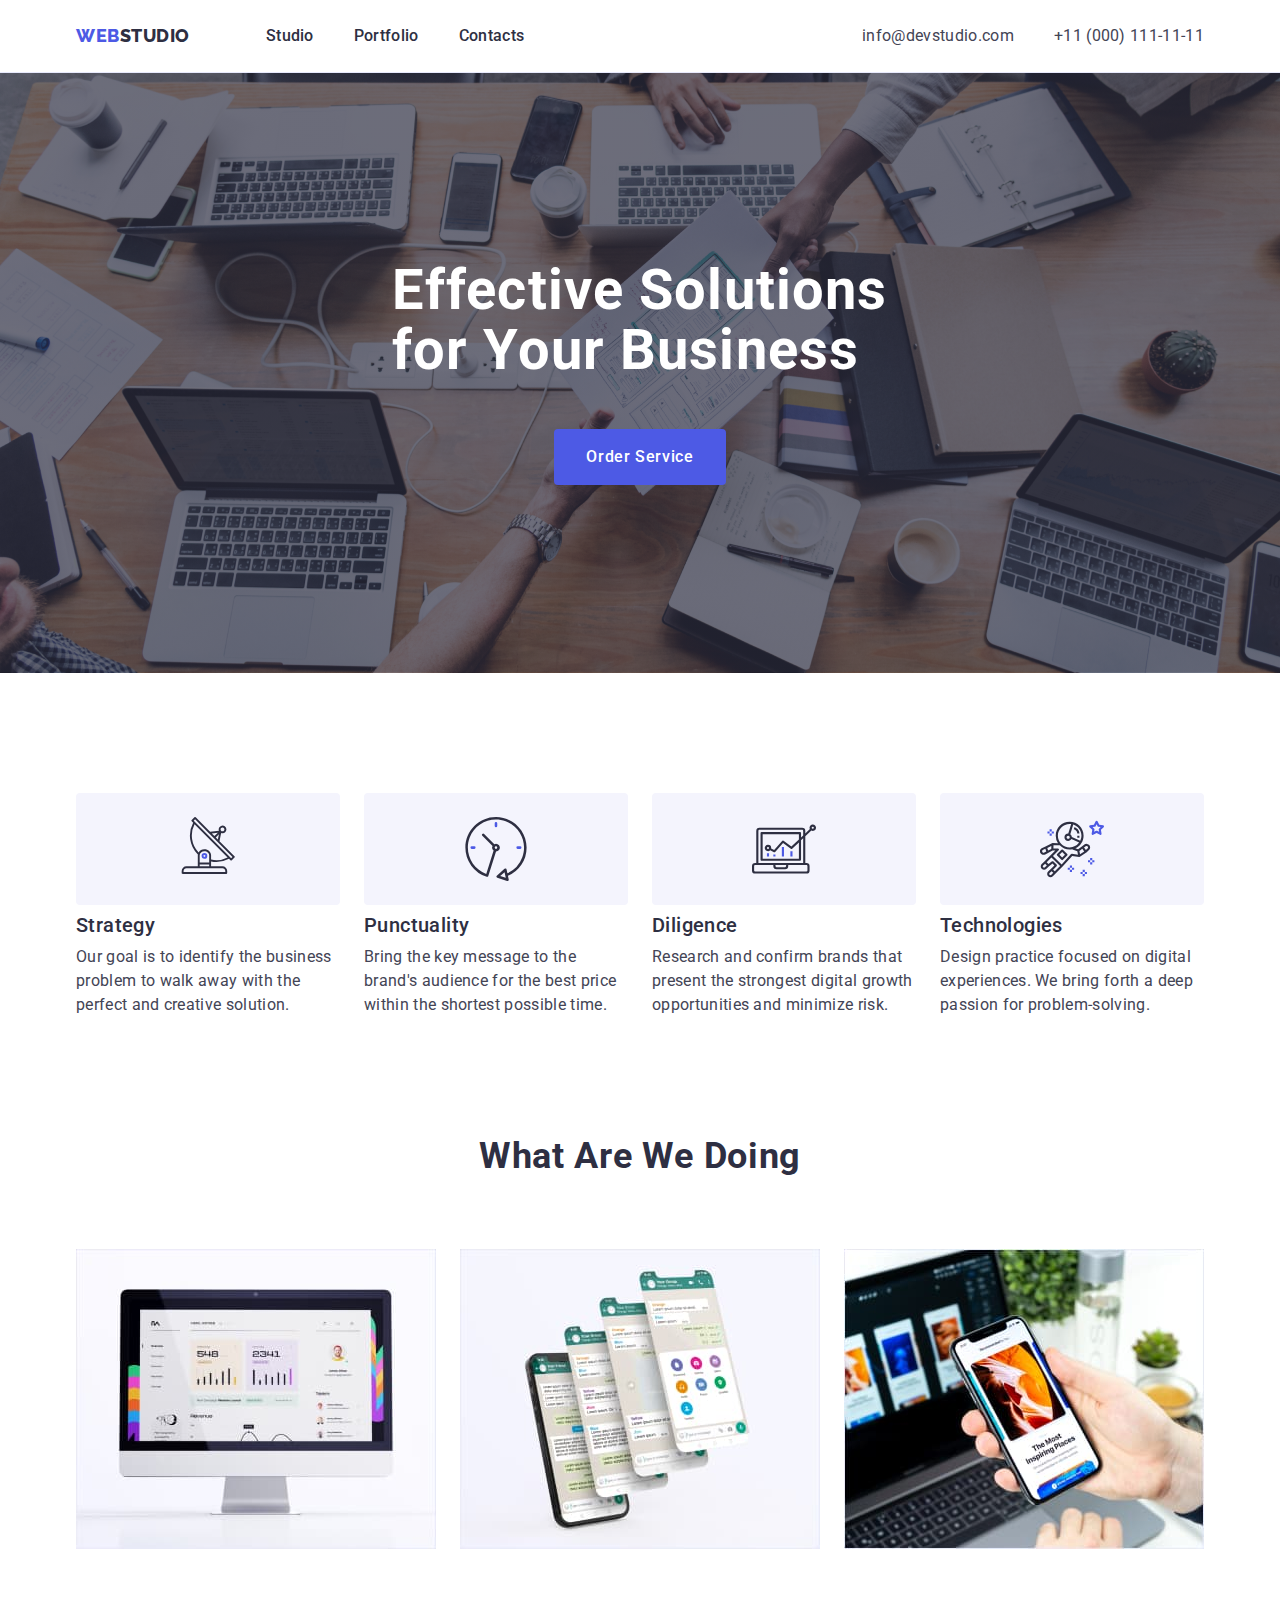
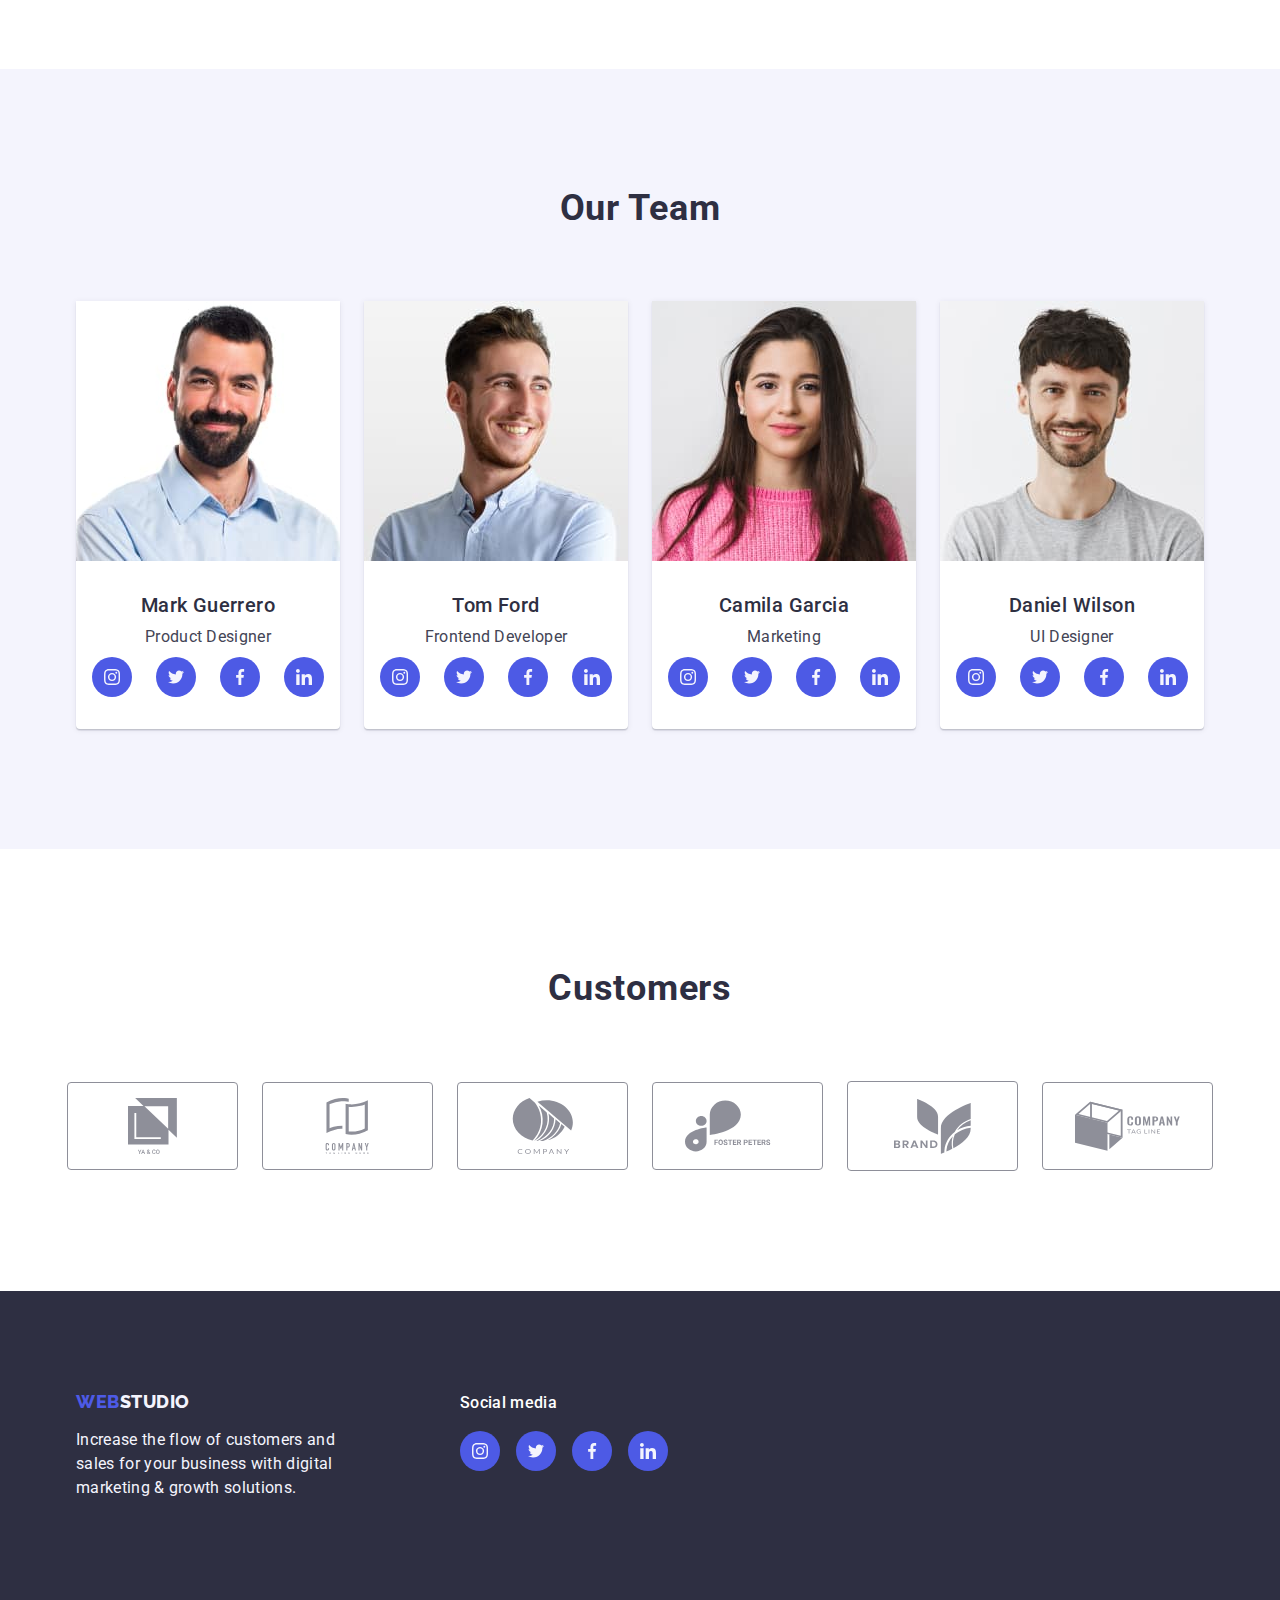
==== index.html @ c9c4d19a "fbf" ====
<!DOCTYPE html>
<html lang="en">
<head>
    <meta charset="UTF-8">
    <meta http-equiv="X-UA-Compatible" content="IE=edge">
<meta name="viewport" content="width=device-width, initial-scale=1.0">
    <link rel="preconnect" href="https://fonts.googleapis.com">
    <link rel="preconnect" href="https://fonts.gstatic.com" crossorigin>
    <link href="https://fonts.googleapis.com/css2?family=Raleway:wght@800&family=Roboto:wght@400;500;700&family=Tangerine&display=swap" rel="stylesheet">
    <title>Document</title>
    <link rel="stylesheet" href="https://cdn.jsdelivr.net/npm/modern-normalize@1.1.0/modern-normalize.min.css">
    <link rel="stylesheet" href="./css/styles.css">
</head>
<body>
<header class="header">
<div class="container header-container">
  <nav class="header-navigation">
  <a class="header-logo link" href="./index.html">Web<span class="header-logo-accent">Studio</span></a>
  <ul class="header-menu list">
    <li class="header-menu-item"><a class="header-menu-link link" href="./index.html">Studio</a></li>
    <li class="header-menu-item"><a class="header-menu-link link" href="./portfolio.html">Portfolio</a></li>
    <li class="header-menu-item"><a class="header-menu-link link" href="">Contacts</a></li>
   </ul>
  </nav>
  <address class="header-address list">
    <ul class="header-tel list">
    <li class="header-tel-item"><a class="header-tel-link link" href="mailto:info@devstudio.com">info@devstudio.com</a></li>
    <li class="header-tel-item"><a class="header-tel-link link" href="tel:+110001111111">+11 (000) 111-11-11</a></li>
    </ul>
  </address>
</div>
</header>

<main>
<!--Section Hero-->
<section class="hero-section section">
<div class="container hero-container">
  <h1 class="hero-title">Effective Solutions for Your Business</h1>
  <button class="hero-btn" type="button" data-modal-open>Order Service</button>
</div>
</section>
<!--Advantages-->
<section class="advantages-section section">
<div class="container">
    <h2 class="visualy-hiden">Advantages</h2>
    <ul class="advantages-points list">
        <li class="advantages-points-item">
            <div class="advantages-points-fon">
                <svg class="advantages-points-picture" width="64" height="64">
                <use href="./images/icons.svg#icon-antena-1"></use>
            </svg></div>
            <h3 class="advantages-subtitle">Strategy</h3>
            <p class="advantages-text">Our goal is to identify the business
                problem to walk away with the perfect and creative solution.
            </p>
        </li>
        <li class="advantages-points-item">
            <div class="advantages-points-fon">
                <svg class="advantages-points-picture" width="64" height="64">
                <use href="./images/icons.svg#icon-clock-2"></use>
            </svg></div>
            <h3 class="advantages-subtitle">Punctuality</h3>
            <p class="advantages-text">Bring the key message to the brand's audience for the best price within the shortest possible time.

            </p>
        </li>
        <li class="advantages-points-item">
            <div class="advantages-points-fon">
                <svg class="advantages-points-picture" width="64" height="64">
                <use href="./images/icons.svg#icon-diagram-3"></use>
            </svg></div>
            <h3 class="advantages-subtitle">Diligence</h3>
            <p class="advantages-text">Research and confirm brands that present the strongest digital growth opportunities and minimize risk.

            </p>
        </li>
        <li class="advantages-points-item">
            <div class="advantages-points-fon">
                <svg class="advantages-points-picture" width="64" height="64">
                <use href="./images/icons.svg#icon-astronaut-4"></use>
            </svg></div>
            <h3 class="advantages-subtitle">Technologies</h3>
            <p class="advantages-text">Design practice focused on digital experiences. We bring forth a deep passion for problem-solving.

            </p>
        </li>
    </ul>
</div>
</section>
<!--Examples photo-->
<section class="examples section">
<div class="container examples-container">
  <h2 class="examples-title">What are we doing</h2>
   <ul class="list examples-item">
    <li class="examples-item-photo"><img src="./images/example-1.jpg" alt="display with statistics" width="360"></li>
    <li class="examples-item-photo"><img src="./images/example-2.jpg" alt="phone display with chat rooms" width="360"></li>
    <li class="examples-item-photo"><img src="./images/example-3.jpg" alt="connecting phone with monitor" width="360"></li>
   </ul>
</div>
</section>
<!--Our Team-->
<section class="team-section">
<div class="container">
    <h2 class="team-title">Our Team</h2>
    <ul class="list team-person">
        <li class="team-person-photo">
            <img src="./images/mark-guerrero-1.jpg" alt="Mark Guerrero" width="264">
            <div class="team-person-information">
            <h3 class="team-person-subtitle">Mark Guerrero</h3>
            <p class="team-person-text">Product Designer</p>
            <ul class="team-person-navigation list">
                <li class="team-person-soc">
                    <a class="team-socialmedia-list" href=""
                    aria-label="instagram"
                    target="_blank"
                    rel="noopener noreferrer">
                
                    <svg class="soc-link" width="16" height="16">
                        <use href="./images/icons.svg#icon-instagram"></use>
                    </svg>
                    
                </a>
            </li>
                <li class="team-person-soc">
                    <a class="team-socialmedia-list" href=""
                    aria-label="twitter"
                    target="_blank"
                    rel="noopener noreferrer">
                    <svg class="soc-link" width="16" height="16">
                        <use href="./images/icons.svg#icon-twitter"></use>
                    </svg>
                </a>
            </li>
                <li class="team-person-soc">
                    <a class="team-socialmedia-list" href=""
                    aria-label="facebook"
                    target="_blank"
                    rel="noopener noreferrer">
                    <svg class="soc-link" width="16" height="16">
                        <use href="./images/icons.svg#icon-facebook"></use>
                    </svg>
                </a>
            </li>
                <li class="team-person-soc">
                    <a class="team-socialmedia-list" href=""
                    aria-label="linkedin"
                    target="_blank"
                    rel="noopener noreferrer"
                ><svg class="soc-link" width="16" height="16">
                        <use href="./images/icons.svg#icon-linkedin"></use>
                    </svg>
                </a></li>
            </ul>
           
        </div>
        </li>
        <li class="team-person-photo">
            <img src="./images/tom-ford-2.jpg" alt="Tom Ford" width="264">
            <div class="team-person-information">
            <h3 class="team-person-subtitle">Tom Ford</h3>
            <p class="team-person-text">Frontend Developer</p>
            <ul class="team-person-navigation list">
                <li class="team-person-soc">
                    <a class="team-socialmedia-list" href=""
                    aria-label="instagram"
                    target="_blank"
                    rel="noopener noreferrer">
                
                    <svg class="soc-link" width="16" height="16">
                        <use href="./images/icons.svg#icon-instagram"></use>
                    </svg>
                    
                </a>
            </li>
                <li class="team-person-soc">
                    <a class="team-socialmedia-list" href=""
                    aria-label="twitter"
                    target="_blank"
                    rel="noopener noreferrer">
                    <svg class="soc-link" width="16" height="16">
                        <use href="./images/icons.svg#icon-twitter"></use>
                    </svg>
                </a>
            </li>
                <li class="team-person-soc">
                    <a class="team-socialmedia-list" href=""
                    aria-label="facebook"
                    target="_blank"
                    rel="noopener noreferrer">
                    <svg class="soc-link" width="16" height="16">
                        <use href="./images/icons.svg#icon-facebook"></use>
                    </svg>
                </a>
            </li>
                <li class="team-person-soc">
                    <a class="team-socialmedia-list" href=""
                    aria-label="linkedin"
                    target="_blank"
                    rel="noopener noreferrer"
                ><svg class="soc-link" width="16" height="16">
                        <use href="./images/icons.svg#icon-linkedin"></use>
                    </svg>
                </a></li>
            </ul>
        </div>
        </li>
        <li class="team-person-photo">
            <img src="./images/camila-garcia-3.jpg" alt="Camila Garcia" width="264">
            <div class="team-person-information">
            <h3 class="team-person-subtitle">Camila Garcia</h3>
            <p class="team-person-text">Marketing</p>
            <ul class="team-person-navigation list">
                <li class="team-person-soc">
                    <a class="team-socialmedia-list" href=""
                    aria-label="instagram"
                    target="_blank"
                    rel="noopener noreferrer">
                
                    <svg class="soc-link" width="16" height="16">
                        <use href="./images/icons.svg#icon-instagram"></use>
                    </svg>
                    
                </a>
            </li>
                <li class="team-person-soc">
                    <a class="team-socialmedia-list" href=""
                    aria-label="twitter"
                    target="_blank"
                    rel="noopener noreferrer">
                    <svg class="soc-link" width="16" height="16">
                        <use href="./images/icons.svg#icon-twitter"></use>
                    </svg>
                </a>
            </li>
                <li class="team-person-soc">
                    <a class="team-socialmedia-list" href=""
                    aria-label="facebook"
                    target="_blank"
                    rel="noopener noreferrer">
                    <svg class="soc-link" width="16" height="16">
                        <use href="./images/icons.svg#icon-facebook"></use>
                    </svg>
                </a>
            </li>
                <li class="team-person-soc">
                    <a class="team-socialmedia-list" href=""
                    aria-label="linkedin"
                    target="_blank"
                    rel="noopener noreferrer"
                ><svg class="soc-link" width="16" height="16">
                        <use href="./images/icons.svg#icon-linkedin"></use>
                    </svg>
                </a></li>
            </ul>
        </div>
        </li>
        <li class="team-person-photo">
            <img src="./images/daniel-wilson-4.jpg" alt="Daniel Wilson" width="264">
            <div class="team-person-information">
            <h3 class="team-person-subtitle">Daniel Wilson</h3>
            <p class="team-person-text">UI Designer</p>
            <ul class="team-person-navigation list">
                <li class="team-person-soc">
                    <a class="team-socialmedia-list" href=""
                    aria-label="instagram"
                    target="_blank"
                    rel="noopener noreferrer">
                
                    <svg class="soc-link" width="16" height="16">
                        <use href="./images/icons.svg#icon-instagram"></use>
                    </svg>
                    
                </a>
            </li>
                <li class="team-person-soc">
                    <a class="team-socialmedia-list" href=""
                    aria-label="twitter"
                    target="_blank"
                    rel="noopener noreferrer">
                    <svg class="soc-link" width="16" height="16">
                        <use href="./images/icons.svg#icon-twitter"></use>
                    </svg>
                </a>
            </li>
                <li class="team-person-soc">
                    <a class="team-socialmedia-list" href=""
                    aria-label="facebook"
                    target="_blank"
                    rel="noopener noreferrer">
                    <svg class="soc-link" width="16" height="16">
                        <use href="./images/icons.svg#icon-facebook"></use>
                    </svg>
                </a>
            </li>
                <li class="team-person-soc">
                    <a class="team-socialmedia-list" href=""
                    aria-label="linkedin"
                    target="_blank"
                    rel="noopener noreferrer"
                >
                <svg class="soc-link" width="16" height="16">
                        <use href="./images/icons.svg#icon-linkedin"></use>
                    </svg>
                </a></li>
            </ul>
        </div>
        </li>
    </ul>
</div>
</section>
<section class="customers">
    <div class="container">
    <h2 class="customers-title">Customers</h2>
    <ul class="customers-list list">
        <li class="customers-examples">
            <a class="customers-examples-link" href=""
            aria-label="client-1"
            target="_blank"
            rel="noopener noreferrer">
        <svg class="customers-icon" width="105" height="56">
                <use href="./images/icons.svg#icon-group-1"></use>
            </svg>
            </a>
        </li>
        <li class="customers-examples">
            <a class="customers-examples-link" 
            href=""
            aria-label="client-2"
            target="_blank"
            rel="noopener noreferrer">
            <svg class="customers-icon" width="105" height="56">
                <use href="./images/icons.svg#icon-group-2"></use>
            </svg>
            </a>
        </li>
        <li class="customers-examples">
            <a class="customers-examples-link" 
            href=""
            aria-label="client-3"
            target="_blank"
            rel="noopener noreferrer">
        <svg class="customers-icon" width="105" height="56">
                <use href="./images/icons.svg#icon-group-3"></use>
            </svg>
            </a>
        </li>
        <li class="customers-examples">
            <a class="customers-examples-link" 
            href=""
            aria-label="client-4"
            target="_blank"
            rel="noopener noreferrer">
            <svg class="customers-icon" width="105" height="56">
                <use href="./images/icons.svg#icon-group-4"></use>
            </svg>
            </a>
        </li>
        <li>
            <a class="customers-examples-link" 
            href=""
            aria-label="client-5"
            target="_blank"
            rel="noopener noreferrer">
        <svg class="customers-icon" width="105" height="56">
                <use href="./images/icons.svg#icon-group-5"></use>
            </svg>
            </a>
        </li>
        <li class="customers-examples">
            <a class="customers-examples-link" 
            href=""
            aria-label="client-6"
            target="_blank"
            rel="noopener noreferrer">
            <svg class="customers-icon" width="105" height="56">
                <use href="./images/icons.svg#icon-group-6"></use>
            </svg>
            </a>
        </li>
    </ul>
    </div>
</section>
</main>

<footer class="footer">
<div class="footer-content container">
<div class="first-part">
<a class="link footer-logo" href="./index.html">Web<span class="footer-logo-accent">Studio</span></a>
<p class="footer-text">Increase the flow of customers and sales for your business with digital marketing & growth solutions.</p>
</div>
<div class="footer-socialm">
    <p class="footer-socialm-text">Social media</p>
    <ul class="footer-socialm-list list">
        <li class="footer-socialm-iteam">
            <a class="footer-socialm-link" href=""
            aria-label="instagram"
            target="_blank"
            rel="noopener noreferrer">
        
            <svg class="soc-link" width="16" height="16">
                <use href="./images/icons.svg#icon-instagram"></use>
            </svg>
                
    </a>
</li>
        <li class="footer-socialm-iteam">
            <a class="footer-socialm-link" href=""aria-label="twitter"
            target="_blank"
            rel="noopener noreferrer">
            <svg class="soc-link" width="16" height="16">
                <use href="./images/icons.svg#icon-twitter"></use>
            </svg>
                
    </a>
</li>
        <li class="footer-socialm-iteam">
            <a class="footer-socialm-link" href=""
            aria-label="facebook"
            target="_blank"
            rel="noopener noreferrer">
            <svg class="soc-link" width="16" height="16">
                <use href="./images/icons.svg#icon-facebook"></use>
            </svg>
    </a>
</li>
        <li class="footer-socialm-iteam">
            <a class="footer-socialm-link" href=""
            aria-label="linkedin"
                    target="_blank"
                    rel="noopener noreferrer"
                >
                <svg class="soc-link" width="16" height="16">
                        <use href="./images/icons.svg#icon-linkedin"></use>
                    </svg>
    </a>
</li>
    </ul>
</div>
</div>
</footer>
<div class="backdrop is-hidden" data-modal>
    <div class="modal">
        <button class="modal-btn" type="button" data-modal-close>
            <div class="modal-fon">
                <svg class="modal-icon" width="8" height="8">
            <use href="./images/modal.svg#icon-vector-modal"></use>
        </svg>
            </div>
        </button>
    </div>
</div>
<script src="./js/modal.js"></script>
</body>
</html>
---- css/styles.css ----
/*colors*/
:root{
--iris: #4D5AE5;
--ocean: #404BBF;
--navy-blue: #2E2F42;
--green: #31D0AA;
--slate: #434455;
--light-slate: #8E8F99;
--cornflower: #E7E9FC;
--cloud: #F4F4FD;
--navy-blue-modal: #2E2F42;
--grey: #2E2F42;
--white: #FFFFFF;
--dairy: #FCFCFC; 

}

body{
    font-family: 'Roboto', sans-serif;
    color: var(--slate);
    background-color: var(--white);

}

p, h1,h2,h3,h4,h5,h6{
  margin-top: 0;
  margin-bottom: 0;
}

ul{
  margin-top: 0;
  margin-bottom: 0;
  padding-left: 0;
}

.link{
  text-decoration: none;

}

img{
  display: block;
  min-width: 100%;
  height: auto;
}

.list{list-style: none;}

.container{
width: 100%;
padding: 0 15px;
max-width: 1158px;;
margin: 0 auto;
}


/*----------------HEADER----------------*/
.header {
  
  border-bottom: 1px solid #E7E9FC;
}

.header-container{
  display: flex;
  align-items: center;
  justify-content: space-between;
 
  
  
}

.header-navigation {
  display: flex;
  align-items: center;
 
}

.header-menu{
  display: flex;
  gap: 40px;

}

.header-menu-item{
  padding:24px 0;
}

.header-menu-item:hover:after {
  content: "";
  display: block;
  width: 67px;
  height: 4px;
  background-color: var(--ocean);
  border-radius: 2px;
  transition: 250ms cubic-bezier(0.4, 0, 0.2, 1) ;;
}

.header-menu-link{font-weight: 500;
font-size: 16px;
line-height: 1.5;
letter-spacing: 0.02em;
color: var(--navy-blue);
padding:24px 0;
transition: 250ms cubic-bezier(0.4, 0, 0.2, 1) ;}

.header-menu-link:is(:hover, :focus) {
    color: var(--ocean);
  }


.header-address {
  font-style: normal;
    
}

.header-tel{
  display: flex;
  gap: 40px;
 
}


.header-tel-link{font-weight: 400;
    font-size: 16px;
    line-height: 1.5;
    letter-spacing: 0.02em;
    color:var(--slate);
    transition: 250ms cubic-bezier(0.4, 0, 0.2, 1) ;
    
}


.header-tel-item {
    
}


.header-tel-link:is(:hover, :focus) {
    color: var(--ocean);
  }
  
  


.header-logo{
font-family: "Raleway", sans-serif;
font-weight: 800;
font-size: 18px;
line-height: 1.17;
color: var(--iris);
letter-spacing: 0.03em;
text-transform: uppercase;
margin-right: 76px;

}


.header-logo-accent{
  color: var(--navy-blue);
}

/*----------------Footer----------------*/
.footer {
  background-color: var(--navy-blue);
  padding: 100px 0;
}


.footer-logo {
font-family: "Raleway", sans-serif;
font-weight: 800;
font-size: 18px;
letter-spacing: 0.03em;
line-height: 1.17;
color: var(--iris);
text-transform: uppercase;
display: inline-block; 
margin-bottom: 16px;
}


.footer-logo-accent{
color: var(--cloud);}

.footer-content{
  display: flex;
  flex-wrap: wrap;
  align-items: baseline;
}
.footer-text {
font-size: 16px;
line-height: 1.5;
letter-spacing: 0.02em;
color: var(--cloud);
max-width: 264px;
}

.footer-socialm-text{
  font-weight: 500;
  font-size: 16px;
  line-height: 1.5;
  letter-spacing: 0.02em;
  color: var(--white);
  margin-bottom: 16px;
 
  
  }

  .footer-socialm{
    margin-left: 120px;
    
    }

    .footer-socialm-list {
      display: flex;
      justify-content: center;
      align-items: center;
      gap: 16px;
    }
    .footer-socialm-iteam {
      width: 40px;
      height: 40px;
      :hover{background-color: var(--green);}
    :focus{background-color: var(--green);}}
      
      
    .footer-socialm-link {
      width: 100%;
      height: 100%;
      display: flex;
      justify-content: center;
      align-items: center;
      border-radius: 50%;
      background-color: var(--iris);
      transition: 250ms cubic-bezier(0.4, 0, 0.2, 1) ;
    }

    .footer-socialm-link :hover{background-color: var(--green);}
    .footer-socialm-link :focus{background-color: var(--green);}

    .soc-link {
      fill:var(--cloud);
    }

.section{padding-bottom: 120px;}
/*----------=MAIN PAGE=----------*/
/*----------SECTION HERO---------*/
.hero-section {padding-top: 188px; 
  padding-bottom: 188px;
  
  background-image: 
  linear-gradient(rgba(46, 47, 66, 0.7),rgba(46, 47, 66, 0.7)) ,url(/images/hero.jpg);
  max-width: 1440рх;
  background-position: center;
  background-size: cover;
  background-repeat: no-repeat;


}

.hero-container{
  

}


.hero-title {
  font-weight: 700;
font-size: 56px;
line-height: 1.07;
margin: 0 auto;
letter-spacing: 0.02em;
color: var(--white);
max-width: 496px;
margin-bottom: 48px;
margin-left: auto;
margin-right: auto;

}


.hero-btn {
display: block;
min-width: 169px;
padding: 16px 32px;
border: none;
border-radius: 4px; 
height: 56px;
font-family: inherit;
font-weight: 500;
font-size: 16px;
line-height: 1.5;
letter-spacing: 0.04em;
color: var(--white);
background-color: var(--iris);
cursor: pointer;
margin-left: auto;
margin-right: auto;

}


.hero-btn:is(:hover, :focus) {
  background-color: var(--ocean);
  transition: 250ms cubic-bezier(0.4, 0, 0.2, 1) ;
}

/*-------------SECTION ADVANTAGES-----------*/
.advantages-section {
  padding: 120px 0;
}

.visualy-hiden{
  position: absolute;
  width: 1px;
  height: 1px;
  margin: -1px;
  border: 0;
  padding: 0;

  white-space: nowrap;
  height: 1px;
  clip-path: inset(100%);
  clip: rect(0 0 0 0);
  width: 1px;
  overflow: hidden;
}
.advantages-points {
  display: flex;
  gap: 24px;
  
}

.advantages-points-item {
  width: calc((100% - 72px) / 4);
  

}


.advantages-subtitle {
font-weight: 500;
font-size: 20px;
line-height: 1.2;
letter-spacing: 0.02em;
color: var(--navy-blue);
margin-bottom: 8px;
}

.advantages-text {
  font-size: 16px;
line-height: 1.5;
letter-spacing: 0.02em;
color: var(--slate);
}

.advantages-points-fon{
  width: 264px;
height: 112px;
  background: var(--cloud);
border-radius: 4px;
margin-bottom: 8px;
padding: 24px 100px;

}

.advantages-points-picture{ 
  
  
}

/*---------------EXAMPLES PHOTO------------*/
.examples {
}
.examples-title {
font-size: 36px;
line-height: 1.11;
text-transform: capitalize;
letter-spacing: 0.02em;
color: var(--navy-blue);
margin-bottom: 72px;
text-align: center;
}


.examples-item {
  display: flex;
  gap: 24px;
 
}
.examples-item-photo {
width: calc((100% - 48px) / 3);
  
}

/*-------------OUR TEAM-------------------*/
.team-section {
background: var(--cloud);
padding: 120px 0;
}


.team-title {
font-weight: 700;
font-size: 36px;
line-height: 1.11;
text-align: center;
letter-spacing: 0.02em;
color: var(--navy-blue);
text-transform: capitalize;
margin-bottom: 72px; 


}



.team-person {
  display: flex; 
  gap: 24px;
 
}
.team-person-photo {
  background-color: var(--white);
  width: calc((100% - 72px) / 4);
  border-radius: 0px 0px 4px 4px;
  box-shadow: 0px 1px 6px rgba(46, 47, 66, 0.08), 0px 1px 1px rgba(46, 47, 66, 0.16), 0px 2px 1px rgba(46, 47, 66, 0.08);
  
}
.team-person-information{
  padding: 32px 16px;
}


.team-person-subtitle {
font-weight: 500;
font-size: 20px;
line-height: 1.2;
text-align: center;
letter-spacing: 0.02em;
color: var(--navy-blue);
text-align: center;
margin-bottom: 8px;
}

.team-person-text {
  font-size: 16px;
line-height: 1.5;
text-align: center;
letter-spacing: 0.02em;
color: var(--slate);
margin-bottom: 8px;
}

/*-----ins tw fc li----*/

.team-person-navigation {
  display: flex;
  gap: 24px;
  align-items: center;
  justify-content: center;
 
  
  
}
.team-person-soc {
  width: 40px;
  height: 40px;
}
.team-socialmedia-list {
  width: 100%;
  height: 100%;
  display: flex;
  align-items: center;
  justify-content: center;
  
  border-radius: 50%;
  background-color: var(--iris);
  transition: 250ms cubic-bezier(0.4, 0, 0.2, 1) ;
 
  
}

.team-socialmedia-list:hover{background-color:var(--ocean)
  ;}
.team-socialmedia-list:focus{
  background-color: var(--ocean);
}
.soc-link {
  fill: var(--cloud);
  
}

/*---------CUSTOMERS----------*/
.customers{
  padding: 120px 0;
}
.customers-title{

font-weight: 700;
font-size: 36px;
line-height: 1.11;
text-align: center;
letter-spacing: 0.02em;
color: var(--navy-blue);
margin-bottom: 72px;

}
.customers-list {
  display: flex;
  align-items: center;
  justify-content: center;
  gap: 24px;
}

.customers-examples {
  height: 88px;
  width: calc((100%-120px) / 6);


}
.customers-examples-link {
  width: 100%;
  height: 100%;
  padding: 16px 32px;
  display: flex;
  justify-content: center;
  align-items: center;
border: 1px solid var(--light-slate);
border-radius: 4px;
transition: 250ms cubic-bezier(0.4, 0, 0.2, 1) ;
}

.customers-examples-link:hover .customers-icon,
.customers-examples-link:focus .customers-icon{
  fill: var(--ocean);}

.customers-icon {
  fill: var(--light-slate);
}




/*---------==PORTFOLIO PAGE==-----------*/
.portfolio-section {
  padding-top: 96px;
  padding-bottom: 120px;
}

/*-------PORTFOLIO BUTTONS---------*/
.portfolio-buttons {
  display: flex;
  justify-content: center;
  gap: 24px;
  margin-bottom: 72px;

}
.portfolio-buttons-iteam {
 
}
.portfolio-buttons-bum {
font-family: inherit;
font-weight: 500;
font-size: 16px;
line-height: 1.5;
text-align: center;
letter-spacing: 0.04em;
color: var(--iris);
background: var(--cloud);
cursor: pointer;
padding: 12px 24px;
border: 1px solid var(--cornflower);
border-radius: 4px;
}




.portfolio-buttons-bum:is(:hover, :focus) {
  background-color: var(--ocean);
  color: var(--white);
  box-shadow: 0px 3px 1px rgba(0, 0, 0, 0.1), 0px 2px 1px rgba(0, 0, 0, 0.08), 0px 2px 2px rgba(0, 0, 0, 0.12);
  border: 1px solid transparent;
  transition: 250ms cubic-bezier(0.4, 0, 0.2, 1);
 
}

/*------PORTFOLIO PHOTO-------*/
.portfolio-img {
  display: flex;
  flex-wrap: wrap;
  column-gap: 24px;
  row-gap: 48px;

}
.portfolio-img-exmpl {
  
  width: calc((100% - 48px) / 3); 
  
}



.portfolio-together{
  padding: 32px 16px;
  background: var(--white);
border: 1px solid var(--cornflower);
border-top: none;
}
.portfolio-together-cover{position: relative;
  overflow: hidden;}

.portfolio-together:is(:hover, :focus){
  background: var(--white);
border: 1px solid var(--cloud);
box-shadow: 0px 1px 6px rgba(46, 47, 66, 0.08), 0px 1px 1px rgba(46, 47, 66, 0.16), 0px 2px 1px rgba(46, 47, 66, 0.08);
transition: 250ms cubic-bezier(0.4, 0, 0.2, 1) ;
}

.portfolio-img-subtitle {
font-weight: 500;
font-size: 20px;
line-height: 1.2;
letter-spacing: 0.02em;
color: var(--navy-blue);
margin-bottom: 8px;
}

.portfolio-img-text {
line-height: 1.5;
letter-spacing: 0.02em;
color: var(--slate);
}
.portfolio-img-cover{
  position: absolute;
  background:var(--iris); 
  top: 0;
  left: 0;
 transform: translateY(100%);
 transition-property: 250ms cubic-bezier(0.4, 0, 0.2, 1) ;
}
.portfolio-text-cover{

  font-weight: 400;
  font-size: 16px;
  line-height: 1.5;
  letter-spacing: 0.02em;
  color:var(--cloud); 
padding: 40px 32px 164px 32px ;

}
.portfolio-img-exmpl:hover .portfolio-img-cover{
  transform: translate(0);
}
.modal-fon{
  width: 24px;
  height: 24px;

}
.modal-icon{
  fill: var(--navy-blue);
}

.backdrop{
  position: fixed;
  width: 100%;
  height: 100%;
  z-index: 2;
  top: 0;
  background-color: rgba(46, 47, 66, 0.4);
  transition: opacity 250ms cubic-bezier(0.4, 0, 0.2, 1);  
  visibility 250ms cubic-bezier(0.4, 0, 0.2, 1);

}

.backdrop.is-hidden .modal{
  transform: translate(-50%, -50%) scale(0);
}

.modal{

  width: 408px;
  min-height: 584px;
  position: absolute;
  transform: translate(-50%, -50%) scale(1);
  transition: transform 250ms cubic-bezier(0.4, 0, 0.2, 1);;
  top: 50%;
  left: 50%;
background-color: var(--dairy);
border-radius: 4px;

}
.modal-btn{
  position: absolute;
  right: 24px;
  top: 24px;
  width: 24px;
  height: 24px;
 
  background-color: transparent;
}
.is-hidden{
  visibility: hidden;
  opacity: 0;
  pointer-events: none;
}
.modal-icon{
  fill: var(--navy-blue-modal);
}
.modal-fon{
 
  border-radius: 50%;
  border: 1px solid var(--cornflower);

}
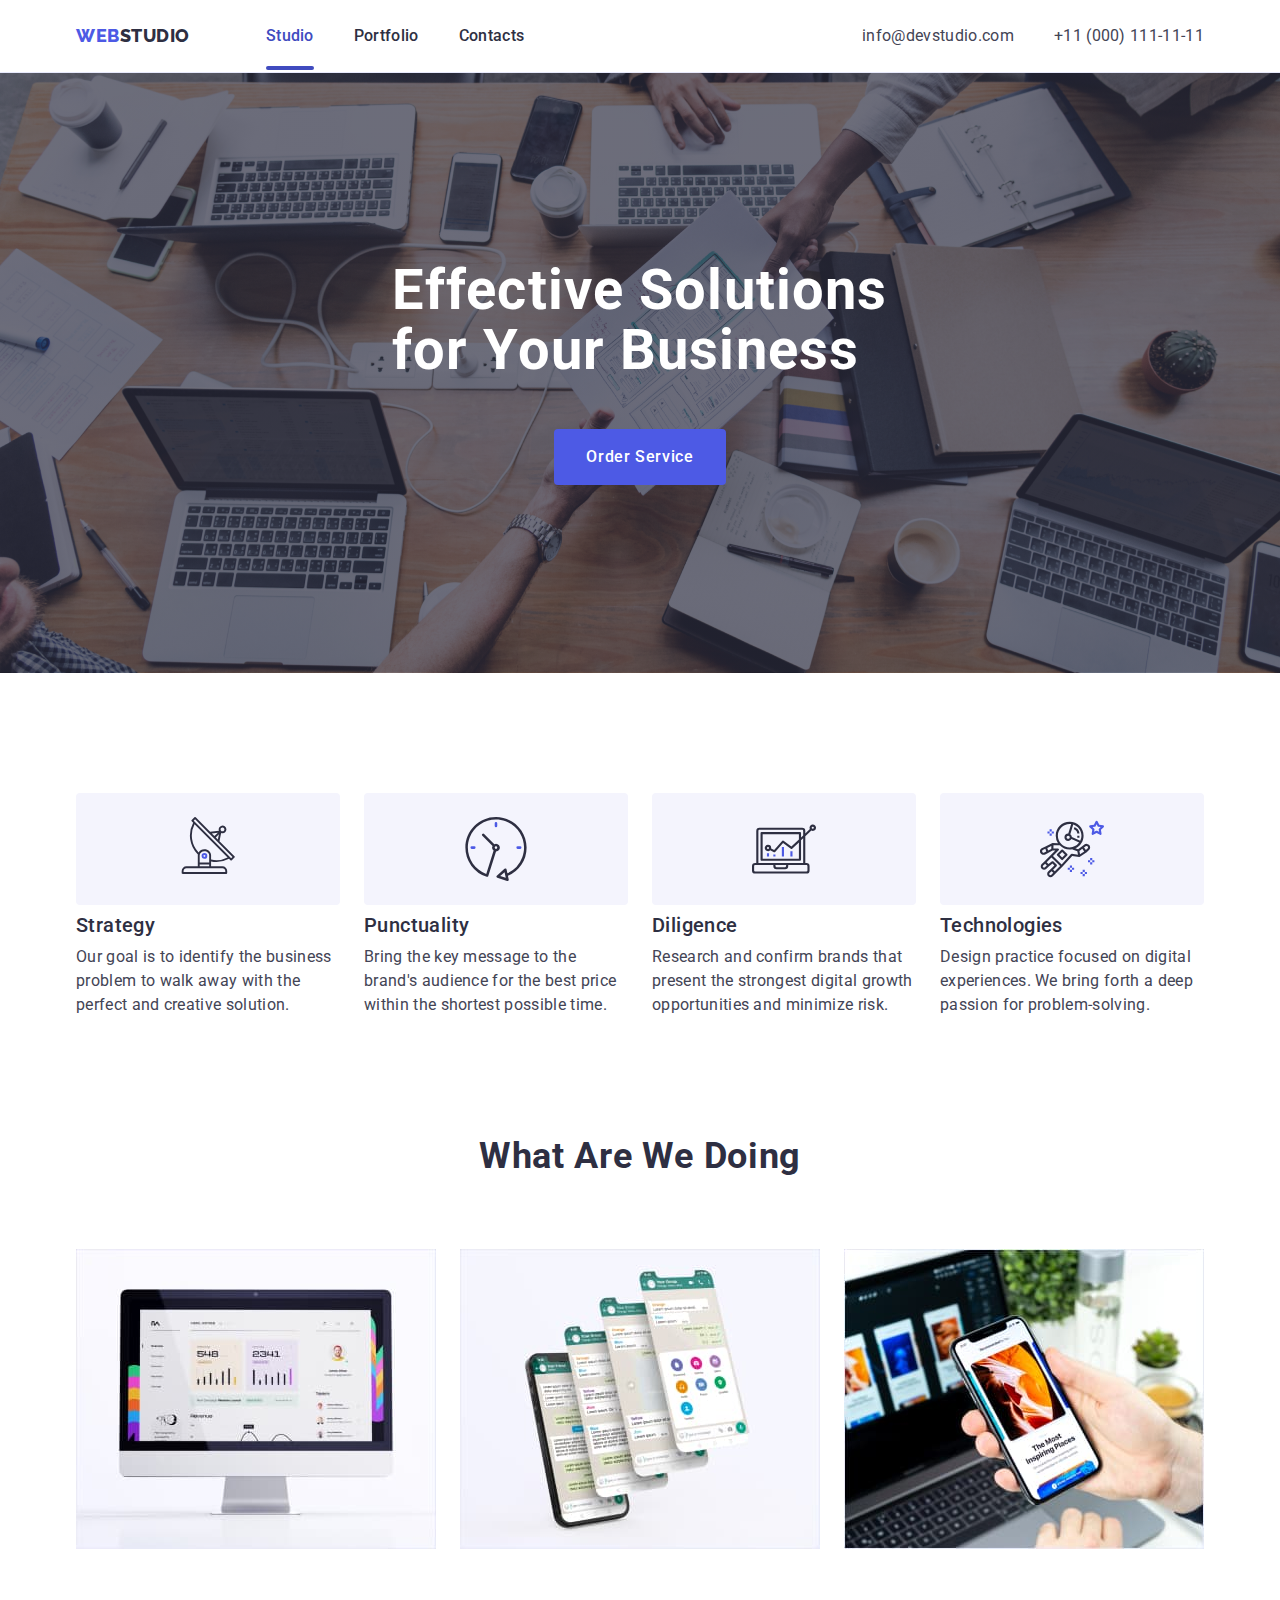
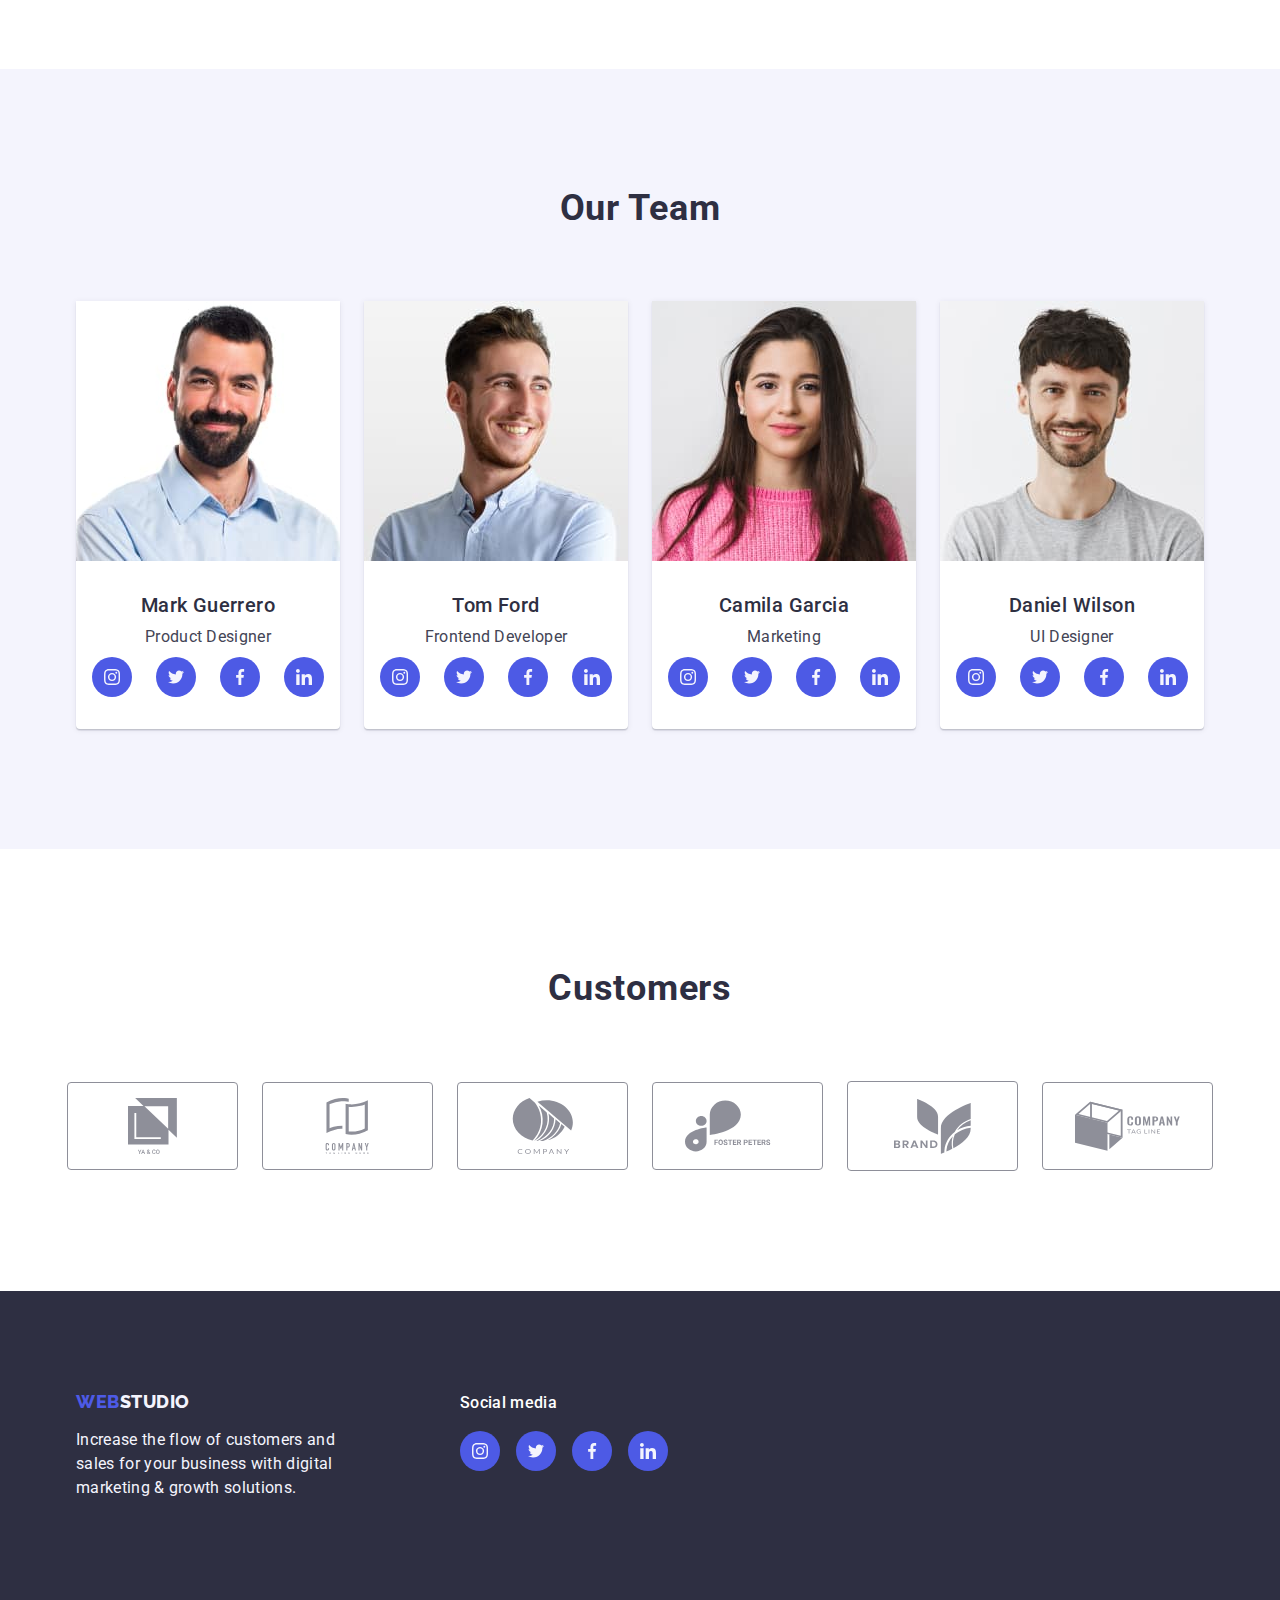
==== commit b291805f: "current" ====
--- a/index.html
+++ b/index.html
@@ -17,7 +17,7 @@
   <nav class="header-navigation">
   <a class="header-logo link" href="./index.html">Web<span class="header-logo-accent">Studio</span></a>
   <ul class="header-menu list">
-    <li class="header-menu-item"><a class="header-menu-link link" href="./index.html">Studio</a></li>
+    <li class="header-menu-item"><a class="header-menu-link link current" href="./index.html">Studio</a></li>
     <li class="header-menu-item"><a class="header-menu-link link" href="./portfolio.html">Portfolio</a></li>
     <li class="header-menu-item"><a class="header-menu-link link" href="">Contacts</a></li>
    </ul>
@@ -404,7 +404,7 @@
     </a>
 </li>
         <li class="footer-socialm-iteam">
-            <a class="footer-socialm-link" href=""aria-label="twitter"
+            <a class="footer-socialm-link" href="" aria-label="twitter"
             target="_blank"
             rel="noopener noreferrer">
             <svg class="soc-link" width="16" height="16">
@@ -441,11 +441,11 @@
 <div class="backdrop is-hidden" data-modal>
     <div class="modal">
         <button class="modal-btn" type="button" data-modal-close>
-            <div class="modal-fon">
+            
                 <svg class="modal-icon" width="8" height="8">
             <use href="./images/modal.svg#icon-vector-modal"></use>
         </svg>
-            </div>
+        
         </button>
     </div>
 </div>
--- a/css/styles.css
+++ b/css/styles.css
@@ -58,6 +58,7 @@
 .header {
   
   border-bottom: 1px solid #E7E9FC;
+  box-shadow: 0px 2px 1px rgba(46, 47, 66, 0.08), 0px 1px 1px rgba(46, 47, 66, 0.16), 0px 1px 6px rgba(46, 47, 66, 0.08);
 }
 
 .header-container{
@@ -81,27 +82,37 @@
 
 }
 
+
 .header-menu-item{
   padding:24px 0;
 }
 
-.header-menu-item:hover:after {
-  content: "";
-  display: block;
-  width: 67px;
-  height: 4px;
-  background-color: var(--ocean);
-  border-radius: 2px;
-  transition: 250ms cubic-bezier(0.4, 0, 0.2, 1) ;;
-}
-
-.header-menu-link{font-weight: 500;
-font-size: 16px;
+
+.header-menu-link{
+  font-weight: 500;
+  font-size: 16px;
 line-height: 1.5;
 letter-spacing: 0.02em;
 color: var(--navy-blue);
 padding:24px 0;
-transition: 250ms cubic-bezier(0.4, 0, 0.2, 1) ;}
+transition:  color 250ms cubic-bezier(0.4, 0, 0.2, 1);
+
+}
+.current{
+  color: var(--ocean);
+  position: relative;
+}
+
+.current::after{
+  position: absolute;
+  left: 0;
+  bottom: -1px;
+  content: "";
+  width: 100%;
+  height: 4px;
+  border-radius: 2px;
+  background-color: var(--ocean);
+}
 
 .header-menu-link:is(:hover, :focus) {
     color: var(--ocean);
@@ -125,7 +136,7 @@
     line-height: 1.5;
     letter-spacing: 0.02em;
     color:var(--slate);
-    transition: 250ms cubic-bezier(0.4, 0, 0.2, 1) ;
+    transition: color 250ms cubic-bezier(0.4, 0, 0.2, 1);
     
 }
 
@@ -697,6 +708,8 @@
   top: 24px;
   width: 24px;
   height: 24px;
+  border-radius: 50%;
+  border: 1px solid var(--cornflower);
  
   background-color: transparent;
 }
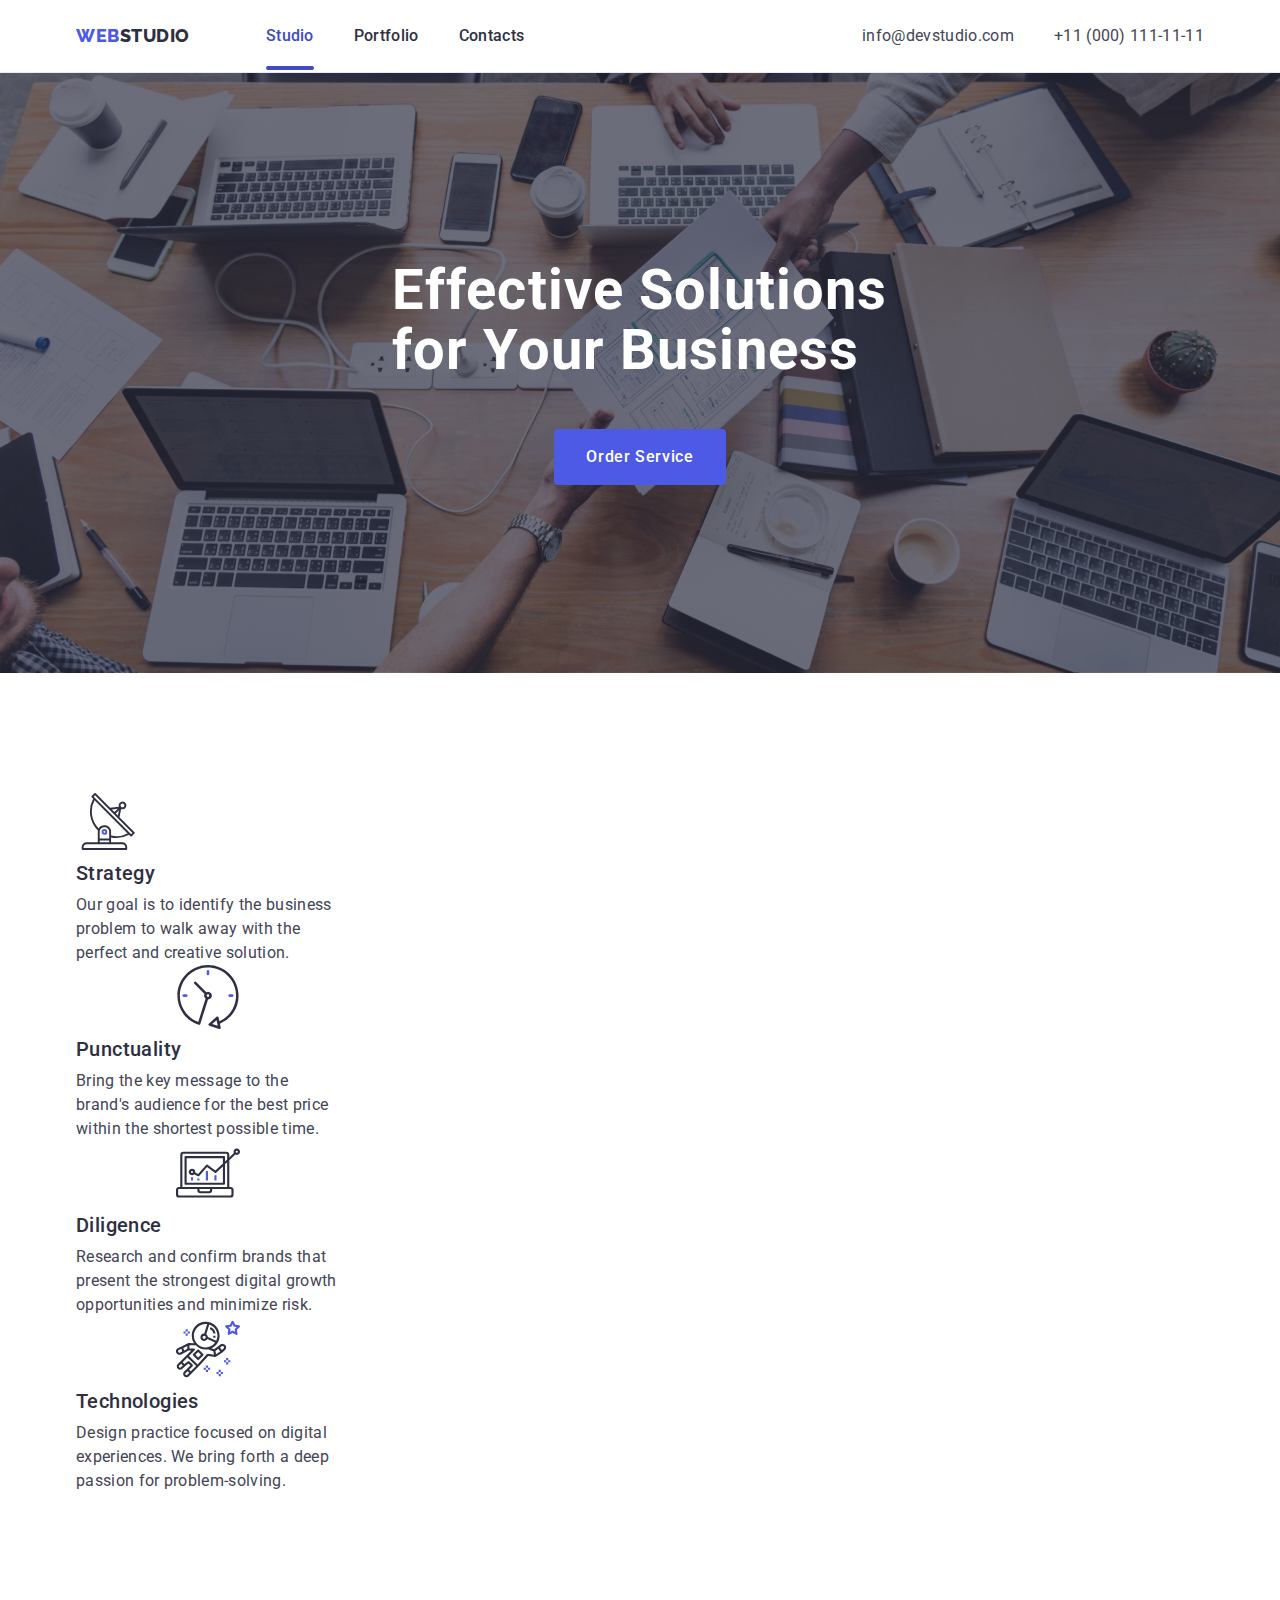
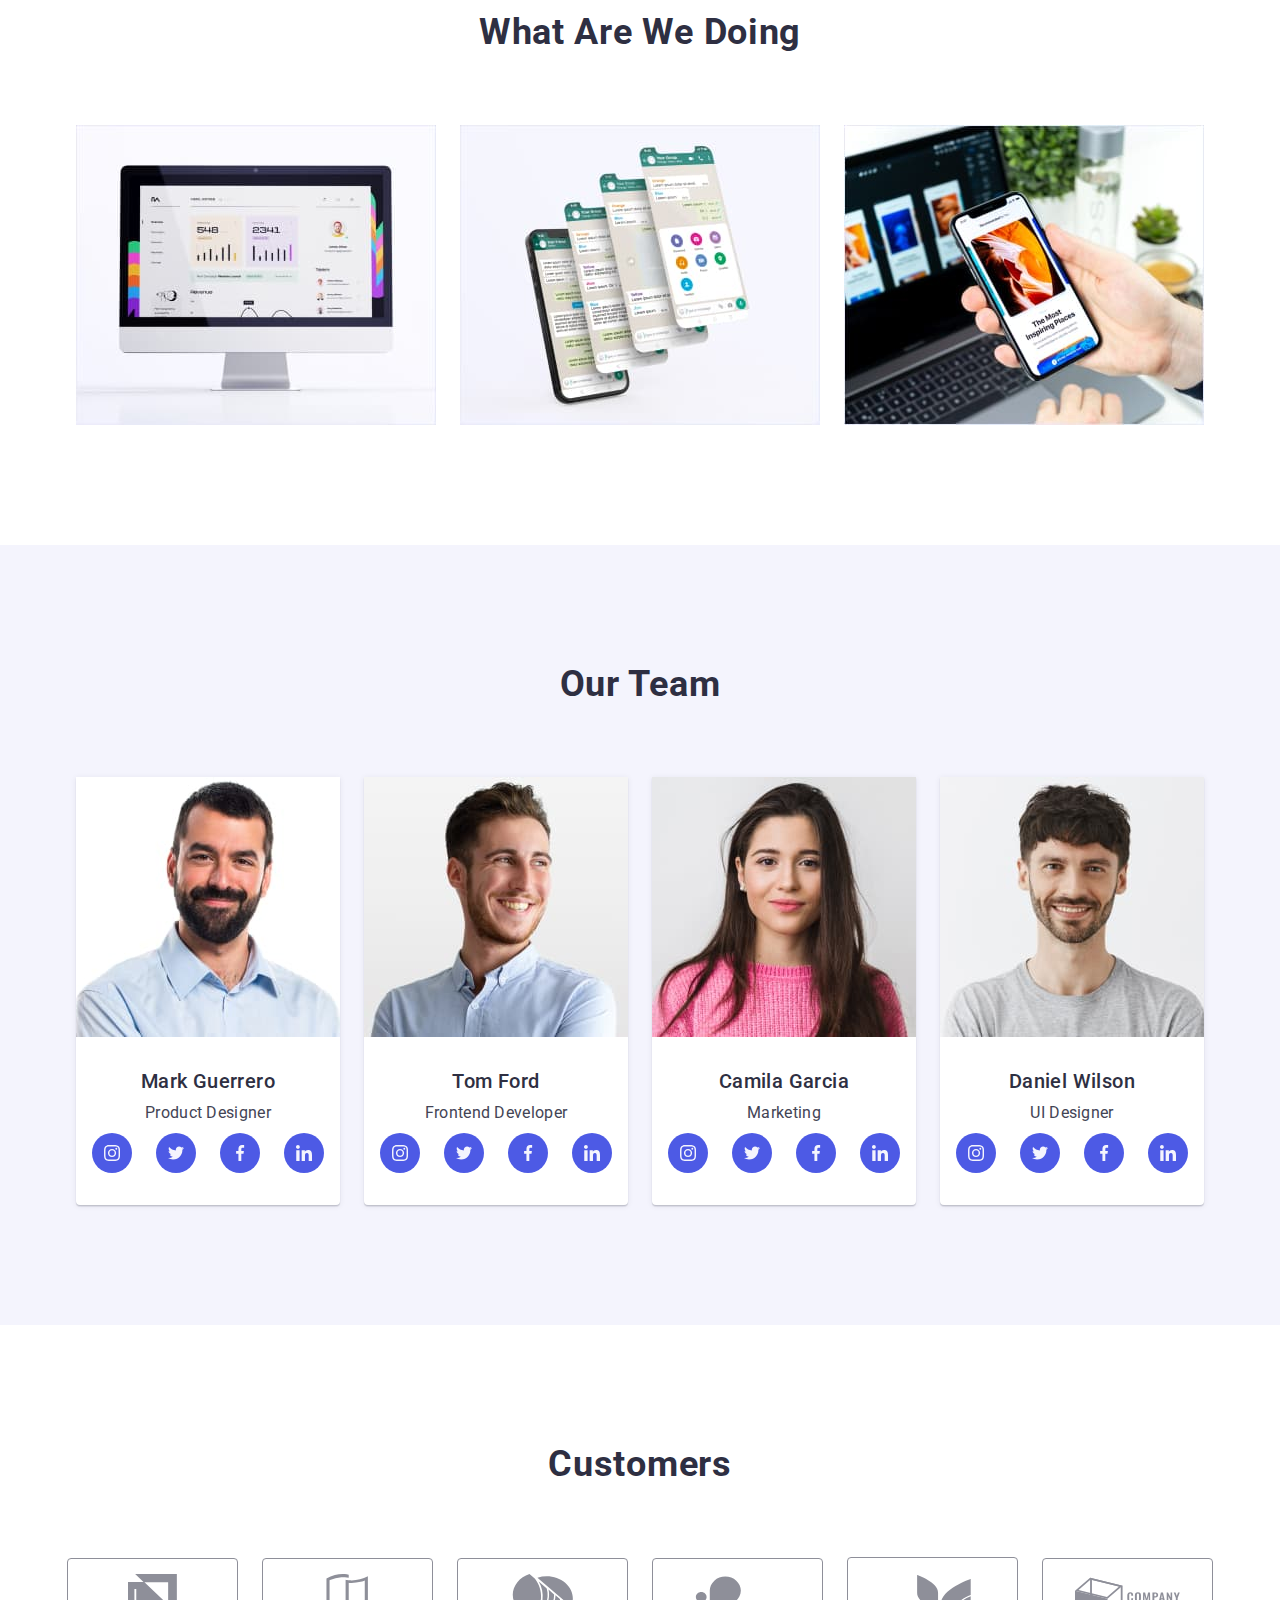
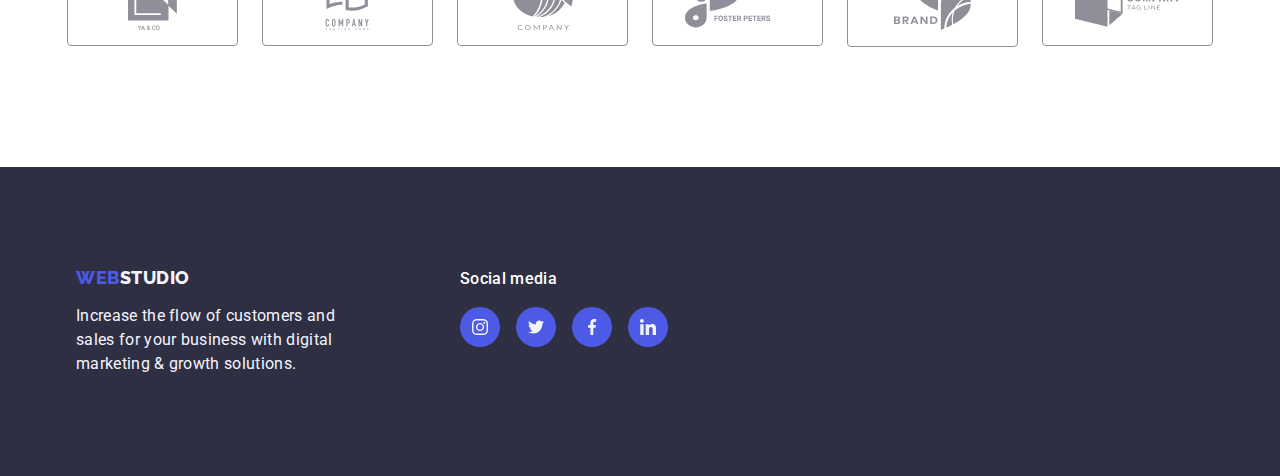
==== commit c3aa4597: "kjl" ====
--- a/index.html
+++ b/index.html
@@ -45,14 +45,15 @@
     <h2 class="visualy-hiden">Advantages</h2>
     <ul class="advantages-points list">
         <li class="advantages-points-item">
-            <div class="advantages-points-fon">
+            <div class class="advantages-points-fon">
                 <svg class="advantages-points-picture" width="64" height="64">
                 <use href="./images/icons.svg#icon-antena-1"></use>
-            </svg></div>
+            </svg>
             <h3 class="advantages-subtitle">Strategy</h3>
             <p class="advantages-text">Our goal is to identify the business
                 problem to walk away with the perfect and creative solution.
             </p>
+            </div>
         </li>
         <li class="advantages-points-item">
             <div class="advantages-points-fon">
--- a/css/styles.css
+++ b/css/styles.css
@@ -256,12 +256,14 @@
 .section{padding-bottom: 120px;}
 /*----------=MAIN PAGE=----------*/
 /*----------SECTION HERO---------*/
-.hero-section {padding-top: 188px; 
+.hero-section {
+  max-width: 1440рх;
+  padding-top: 188px; 
   padding-bottom: 188px;
   
   background-image: 
   linear-gradient(rgba(46, 47, 66, 0.7),rgba(46, 47, 66, 0.7)) ,url(/images/hero.jpg);
-  max-width: 1440рх;
+  
   background-position: center;
   background-size: cover;
   background-repeat: no-repeat;
@@ -307,13 +309,14 @@
 cursor: pointer;
 margin-left: auto;
 margin-right: auto;
+transition: background-color 250ms cubic-bezier(0.4, 0, 0.2, 1);
 
 }
 
 
 .hero-btn:is(:hover, :focus) {
   background-color: var(--ocean);
-  transition: 250ms cubic-bezier(0.4, 0, 0.2, 1) ;
+  
 }
 
 /*-------------SECTION ADVANTAGES-----------*/
@@ -337,8 +340,7 @@
   overflow: hidden;
 }
 .advantages-points {
-  display: flex;
-  gap: 24px;
+  
   
 }
 
@@ -366,12 +368,15 @@
 }
 
 .advantages-points-fon{
+  display: flex;
+  gap: 24px;
+  align-items: center;
+  justify-content: center;
   width: 264px;
-height: 112px;
-  background: var(--cloud);
-border-radius: 4px;
+  background-color: var(--cloud)
+  border-radius: 4px;
 margin-bottom: 8px;
-padding: 24px 100px;
+
 
 }
 
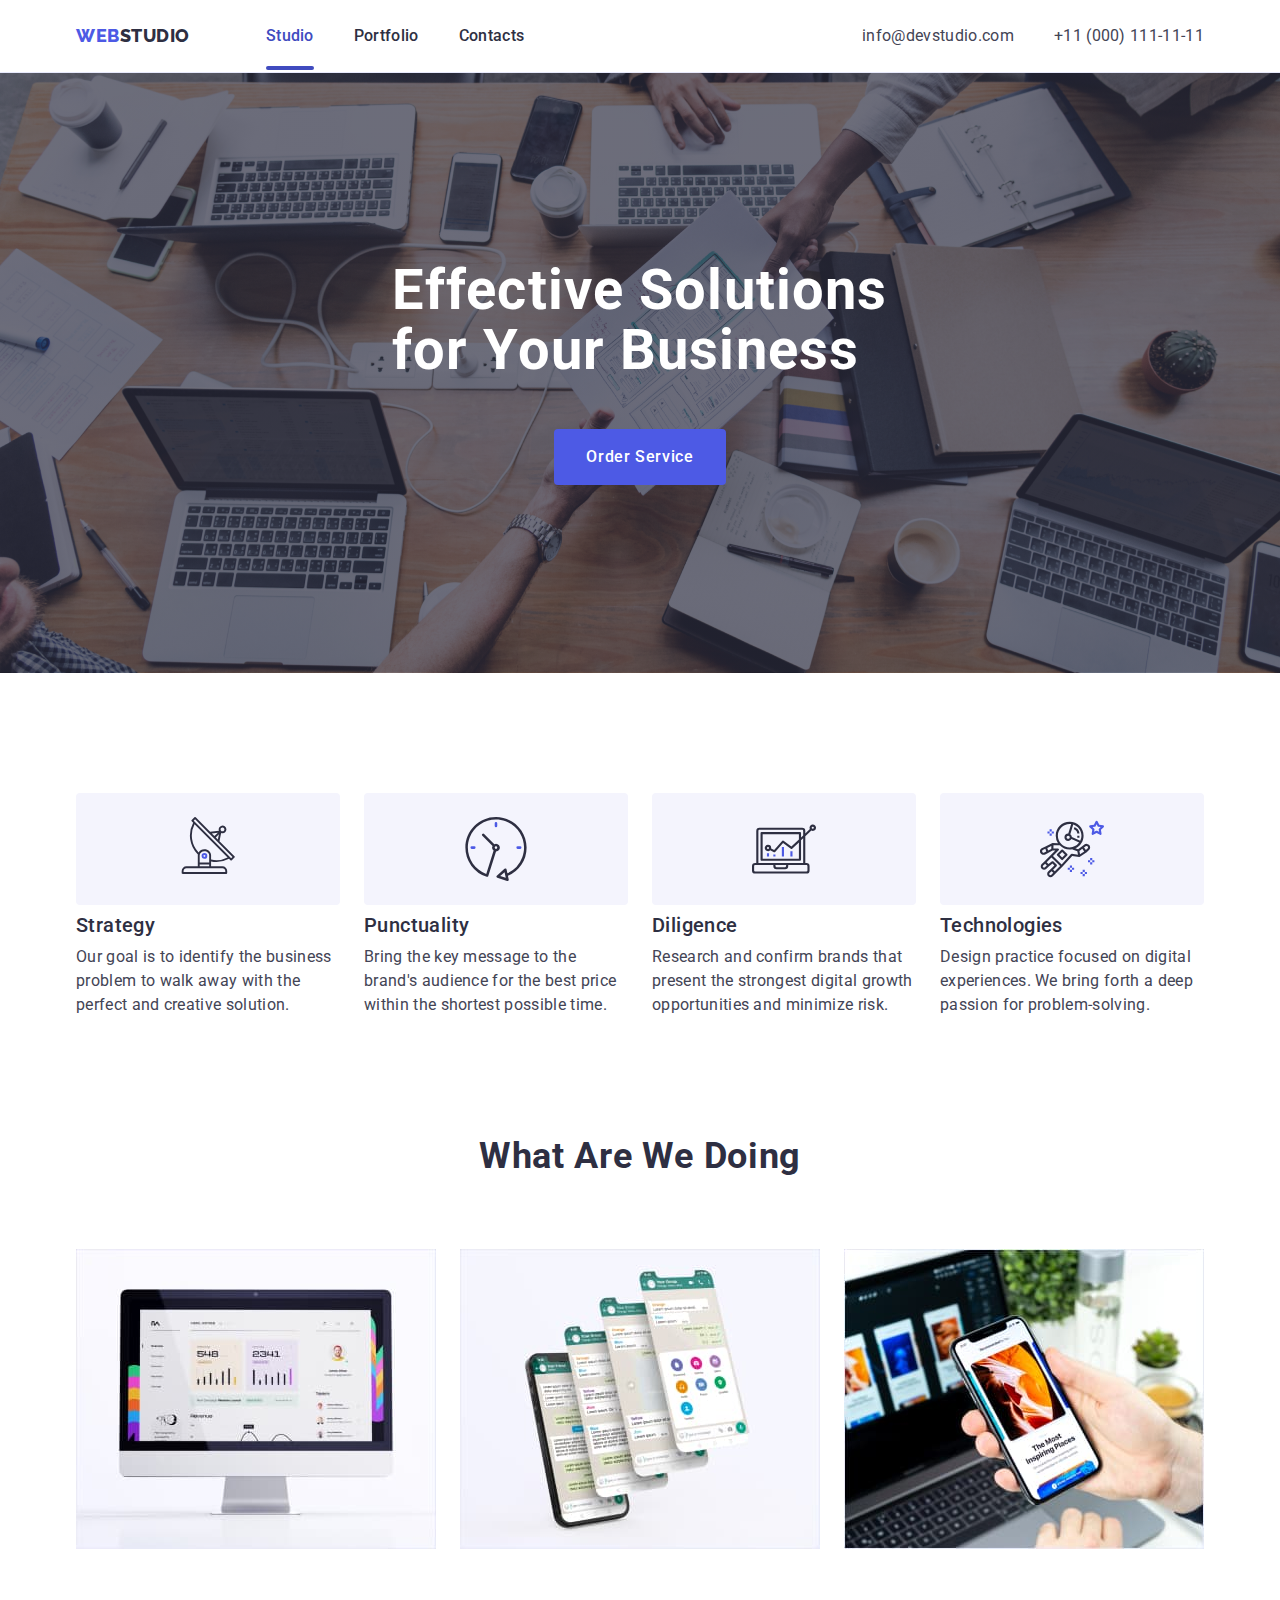
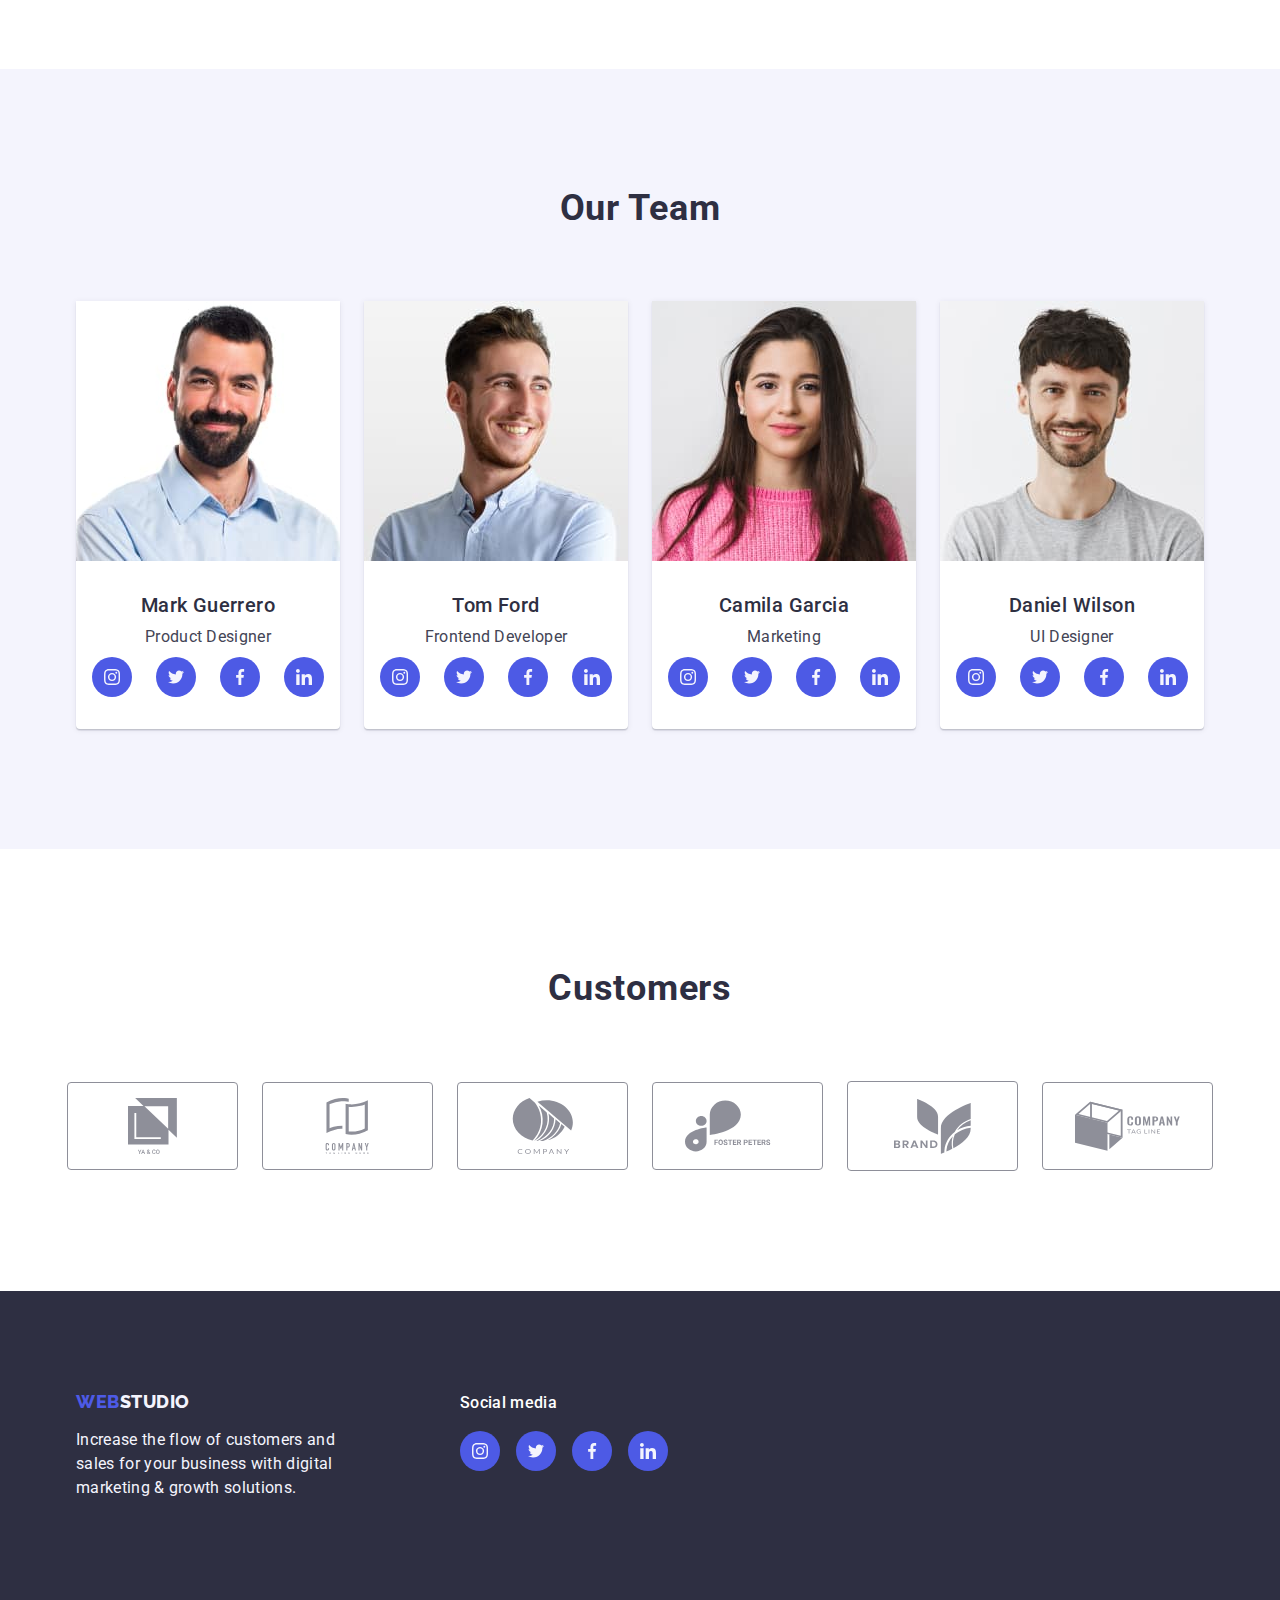
==== commit bba4390a: "ojo" ====
--- a/index.html
+++ b/index.html
@@ -45,15 +45,16 @@
     <h2 class="visualy-hiden">Advantages</h2>
     <ul class="advantages-points list">
         <li class="advantages-points-item">
-            <div class class="advantages-points-fon">
+            <div class="advantages-points-fon">
                 <svg class="advantages-points-picture" width="64" height="64">
                 <use href="./images/icons.svg#icon-antena-1"></use>
             </svg>
+            </div>
             <h3 class="advantages-subtitle">Strategy</h3>
             <p class="advantages-text">Our goal is to identify the business
                 problem to walk away with the perfect and creative solution.
             </p>
-            </div>
+            
         </li>
         <li class="advantages-points-item">
             <div class="advantages-points-fon">
--- a/css/styles.css
+++ b/css/styles.css
@@ -257,7 +257,7 @@
 /*----------=MAIN PAGE=----------*/
 /*----------SECTION HERO---------*/
 .hero-section {
-  max-width: 1440рх;
+ 
   padding-top: 188px; 
   padding-bottom: 188px;
   
@@ -272,7 +272,7 @@
 }
 
 .hero-container{
-  
+  max-width: 1440px; 
 
 }
 
@@ -340,14 +340,13 @@
   overflow: hidden;
 }
 .advantages-points {
-  
+  display: flex;
+  gap: 24px;
   
 }
 
 .advantages-points-item {
   width: calc((100% - 72px) / 4);
-  
-
 }
 
 
@@ -369,15 +368,13 @@
 
 .advantages-points-fon{
   display: flex;
-  gap: 24px;
+  
   align-items: center;
   justify-content: center;
-  width: 264px;
-  background-color: var(--cloud)
+  height: 112px;
+  background-color: var(--cloud);
   border-radius: 4px;
 margin-bottom: 8px;
-
-
 }
 
 .advantages-points-picture{ 
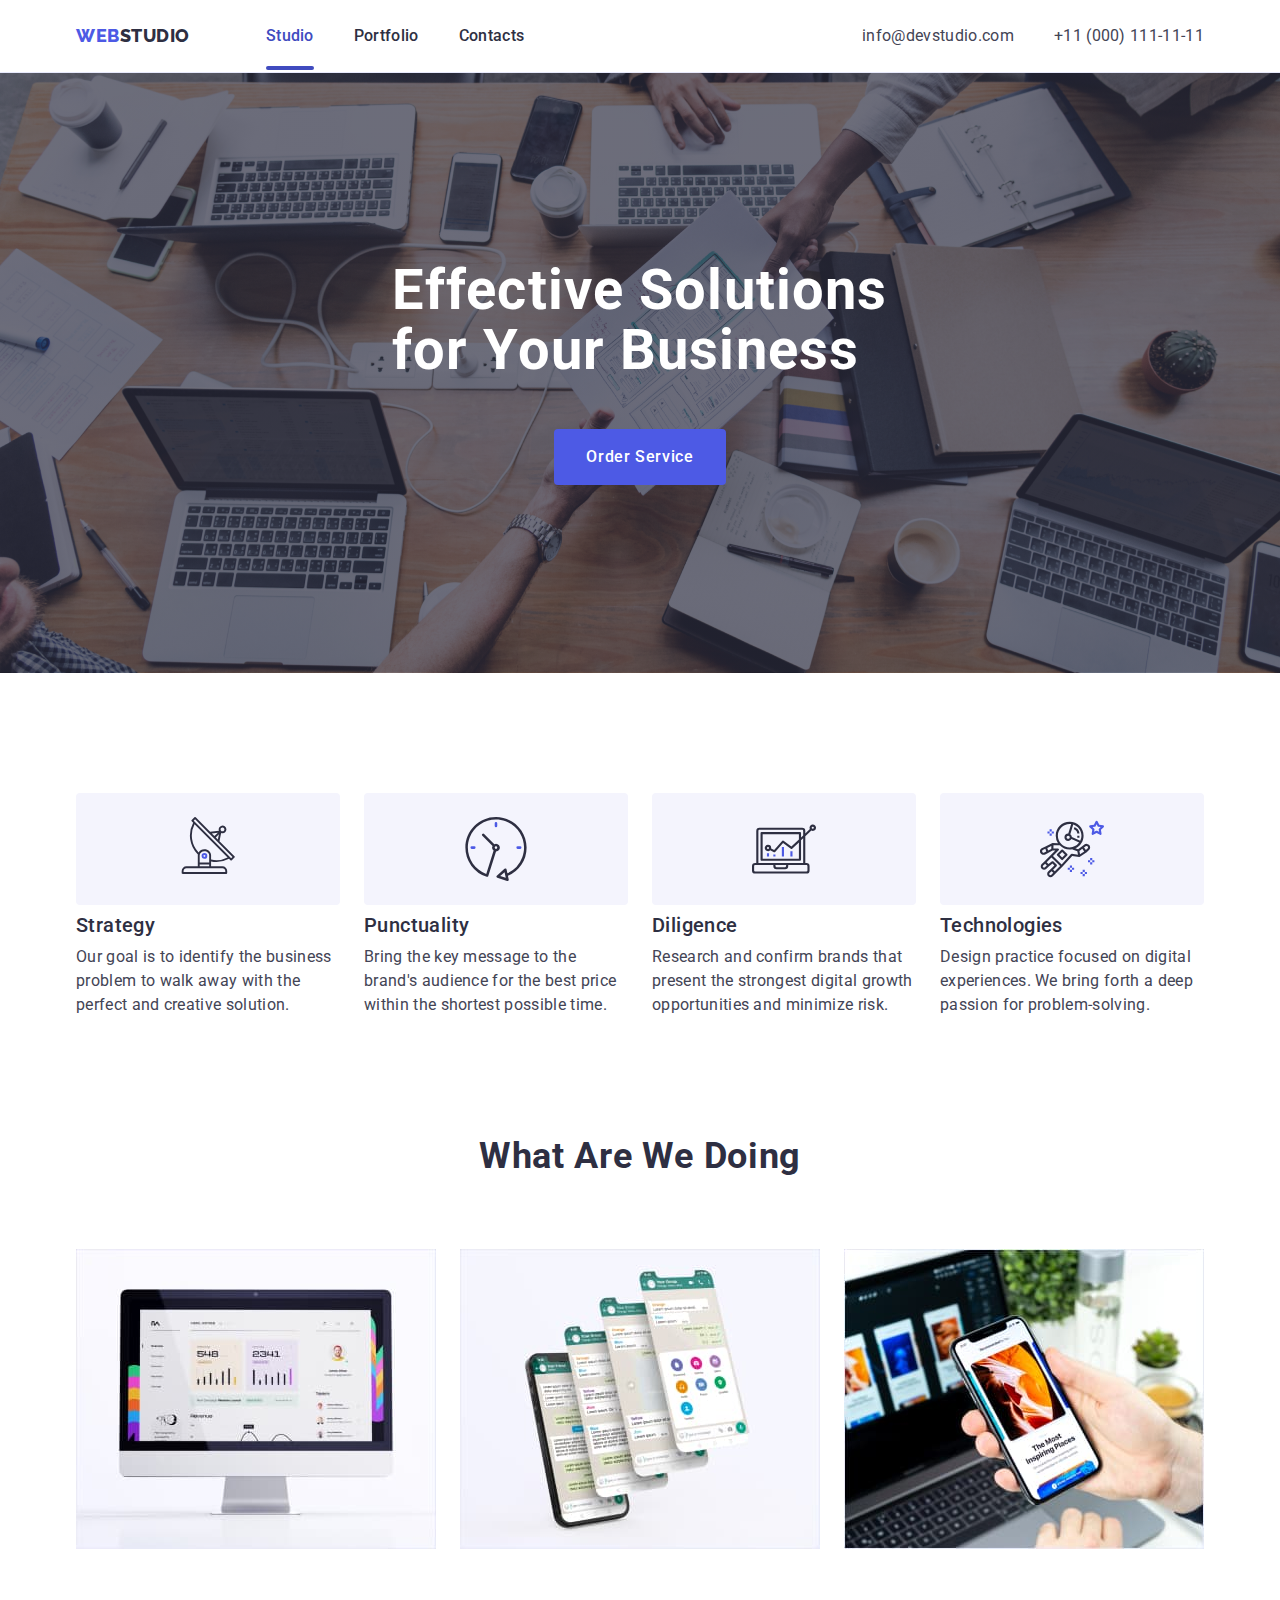
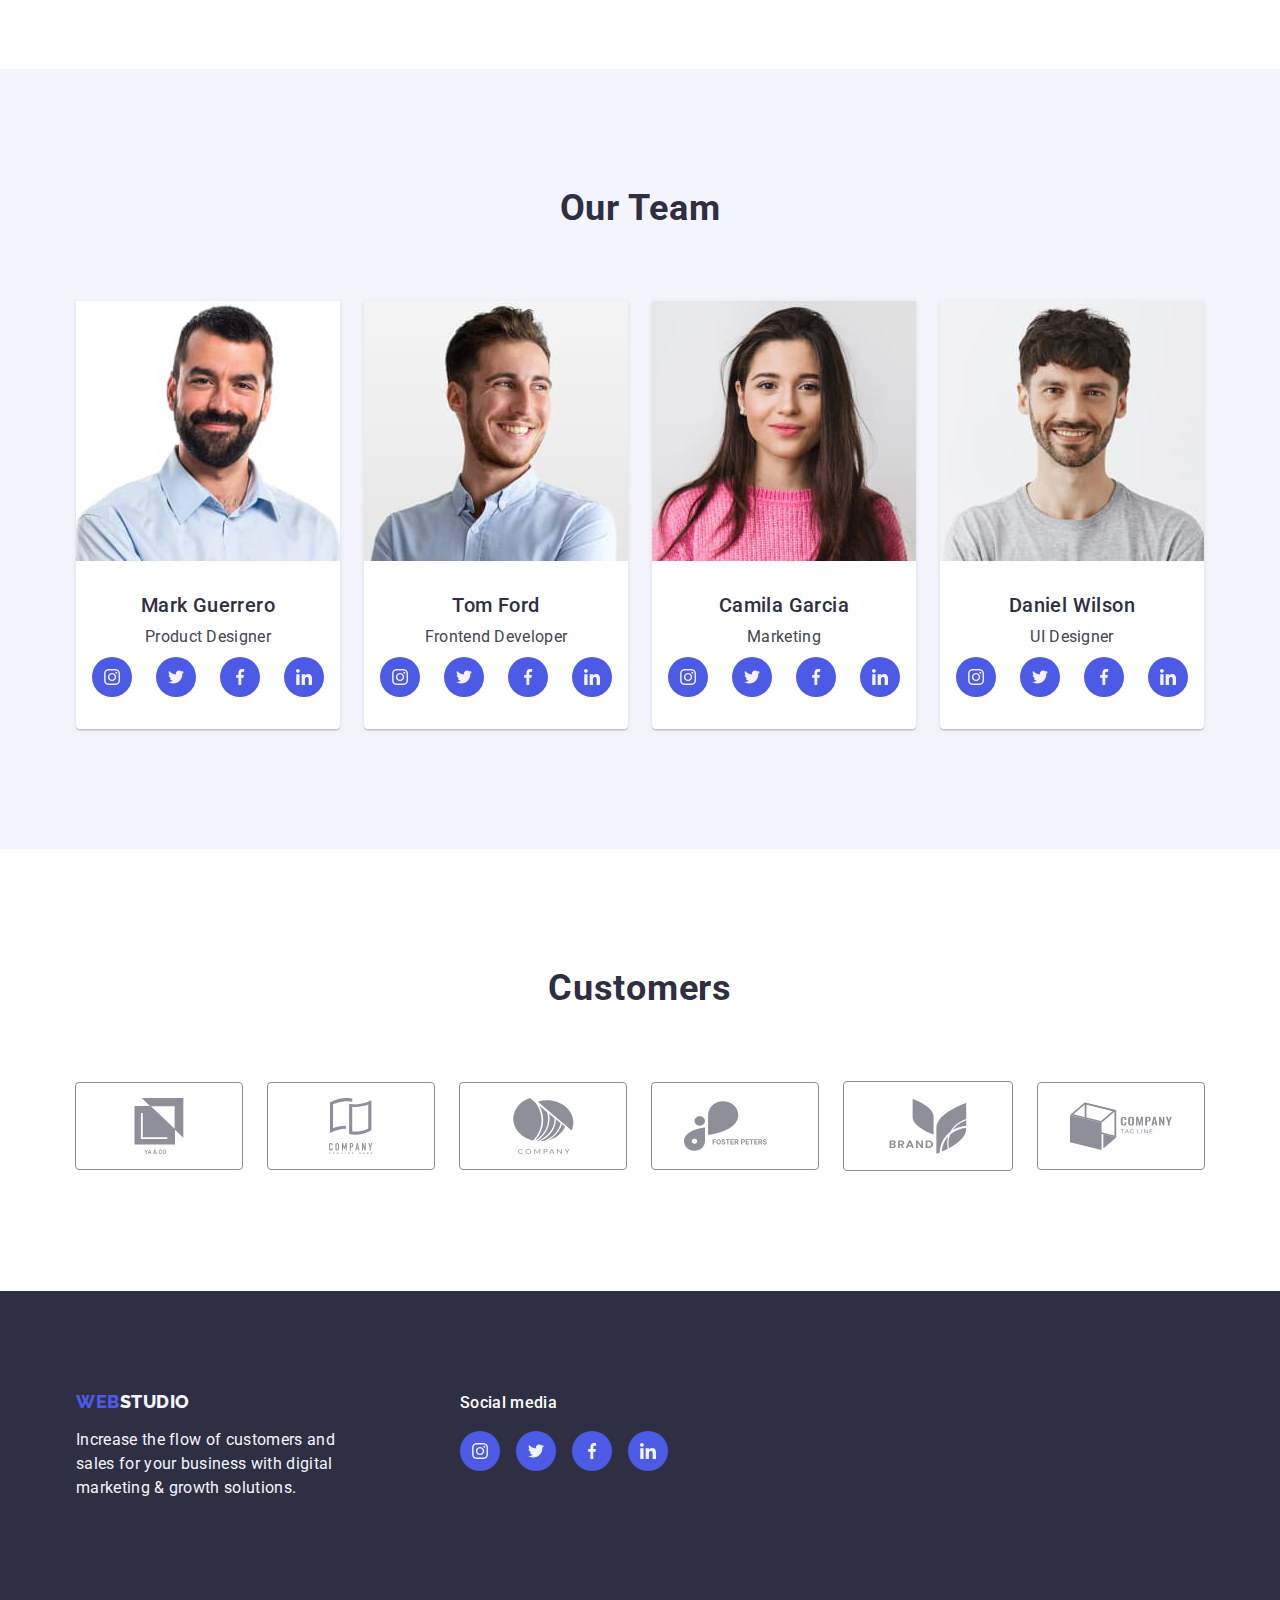
==== commit 60f7350e: "svg" ====
--- a/index.html
+++ b/index.html
@@ -319,7 +319,7 @@
             aria-label="client-1"
             target="_blank"
             rel="noopener noreferrer">
-        <svg class="customers-icon" width="105" height="56">
+        <svg class="customers-icon" width="104" height="56">
                 <use href="./images/icons.svg#icon-group-1"></use>
             </svg>
             </a>
@@ -330,7 +330,7 @@
             aria-label="client-2"
             target="_blank"
             rel="noopener noreferrer">
-            <svg class="customers-icon" width="105" height="56">
+            <svg class="customers-icon" width="104" height="56">
                 <use href="./images/icons.svg#icon-group-2"></use>
             </svg>
             </a>
@@ -341,7 +341,7 @@
             aria-label="client-3"
             target="_blank"
             rel="noopener noreferrer">
-        <svg class="customers-icon" width="105" height="56">
+        <svg class="customers-icon" width="104" height="56">
                 <use href="./images/icons.svg#icon-group-3"></use>
             </svg>
             </a>
@@ -352,7 +352,7 @@
             aria-label="client-4"
             target="_blank"
             rel="noopener noreferrer">
-            <svg class="customers-icon" width="105" height="56">
+            <svg class="customers-icon" width="104" height="56">
                 <use href="./images/icons.svg#icon-group-4"></use>
             </svg>
             </a>
@@ -363,7 +363,7 @@
             aria-label="client-5"
             target="_blank"
             rel="noopener noreferrer">
-        <svg class="customers-icon" width="105" height="56">
+        <svg class="customers-icon" width="104" height="56">
                 <use href="./images/icons.svg#icon-group-5"></use>
             </svg>
             </a>
@@ -374,7 +374,7 @@
             aria-label="client-6"
             target="_blank"
             rel="noopener noreferrer">
-            <svg class="customers-icon" width="105" height="56">
+            <svg class="customers-icon" width="104" height="56">
                 <use href="./images/icons.svg#icon-group-6"></use>
             </svg>
             </a>
--- a/css/styles.css
+++ b/css/styles.css
@@ -257,7 +257,7 @@
 /*----------=MAIN PAGE=----------*/
 /*----------SECTION HERO---------*/
 .hero-section {
- 
+  max-width: 1440px; 
   padding-top: 188px; 
   padding-bottom: 188px;
   
@@ -272,7 +272,7 @@
 }
 
 .hero-container{
-  max-width: 1440px; 
+  
 
 }
 
@@ -441,7 +441,7 @@
   
 }
 .team-person-information{
-  padding: 32px 16px;
+  padding: 32px 0;
 }
 
 
@@ -472,9 +472,6 @@
   gap: 24px;
   align-items: center;
   justify-content: center;
- 
-  
-  
 }
 .team-person-soc {
   width: 40px;
@@ -489,9 +486,7 @@
   
   border-radius: 50%;
   background-color: var(--iris);
-  transition: 250ms cubic-bezier(0.4, 0, 0.2, 1) ;
- 
-  
+  transition:  background-color 250ms cubic-bezier(0.4, 0, 0.2, 1); 
 }
 
 .team-socialmedia-list:hover{background-color:var(--ocean)
@@ -528,7 +523,7 @@
 
 .customers-examples {
   height: 88px;
-  width: calc((100%-120px) / 6);
+  width: calc((100% - 120px) / 6);
 
 
 }
@@ -539,6 +534,7 @@
   display: flex;
   justify-content: center;
   align-items: center;
+  color: var(--light-slate);;
 border: 1px solid var(--light-slate);
 border-radius: 4px;
 transition: 250ms cubic-bezier(0.4, 0, 0.2, 1) ;
@@ -546,10 +542,12 @@
 
 .customers-examples-link:hover .customers-icon,
 .customers-examples-link:focus .customers-icon{
-  fill: var(--ocean);}
+  border-color:var(--ocean);
+color: var(--ocean);}
 
 .customers-icon {
-  fill: var(--light-slate);
+  fill: currentColor;
+  
 }
 
 
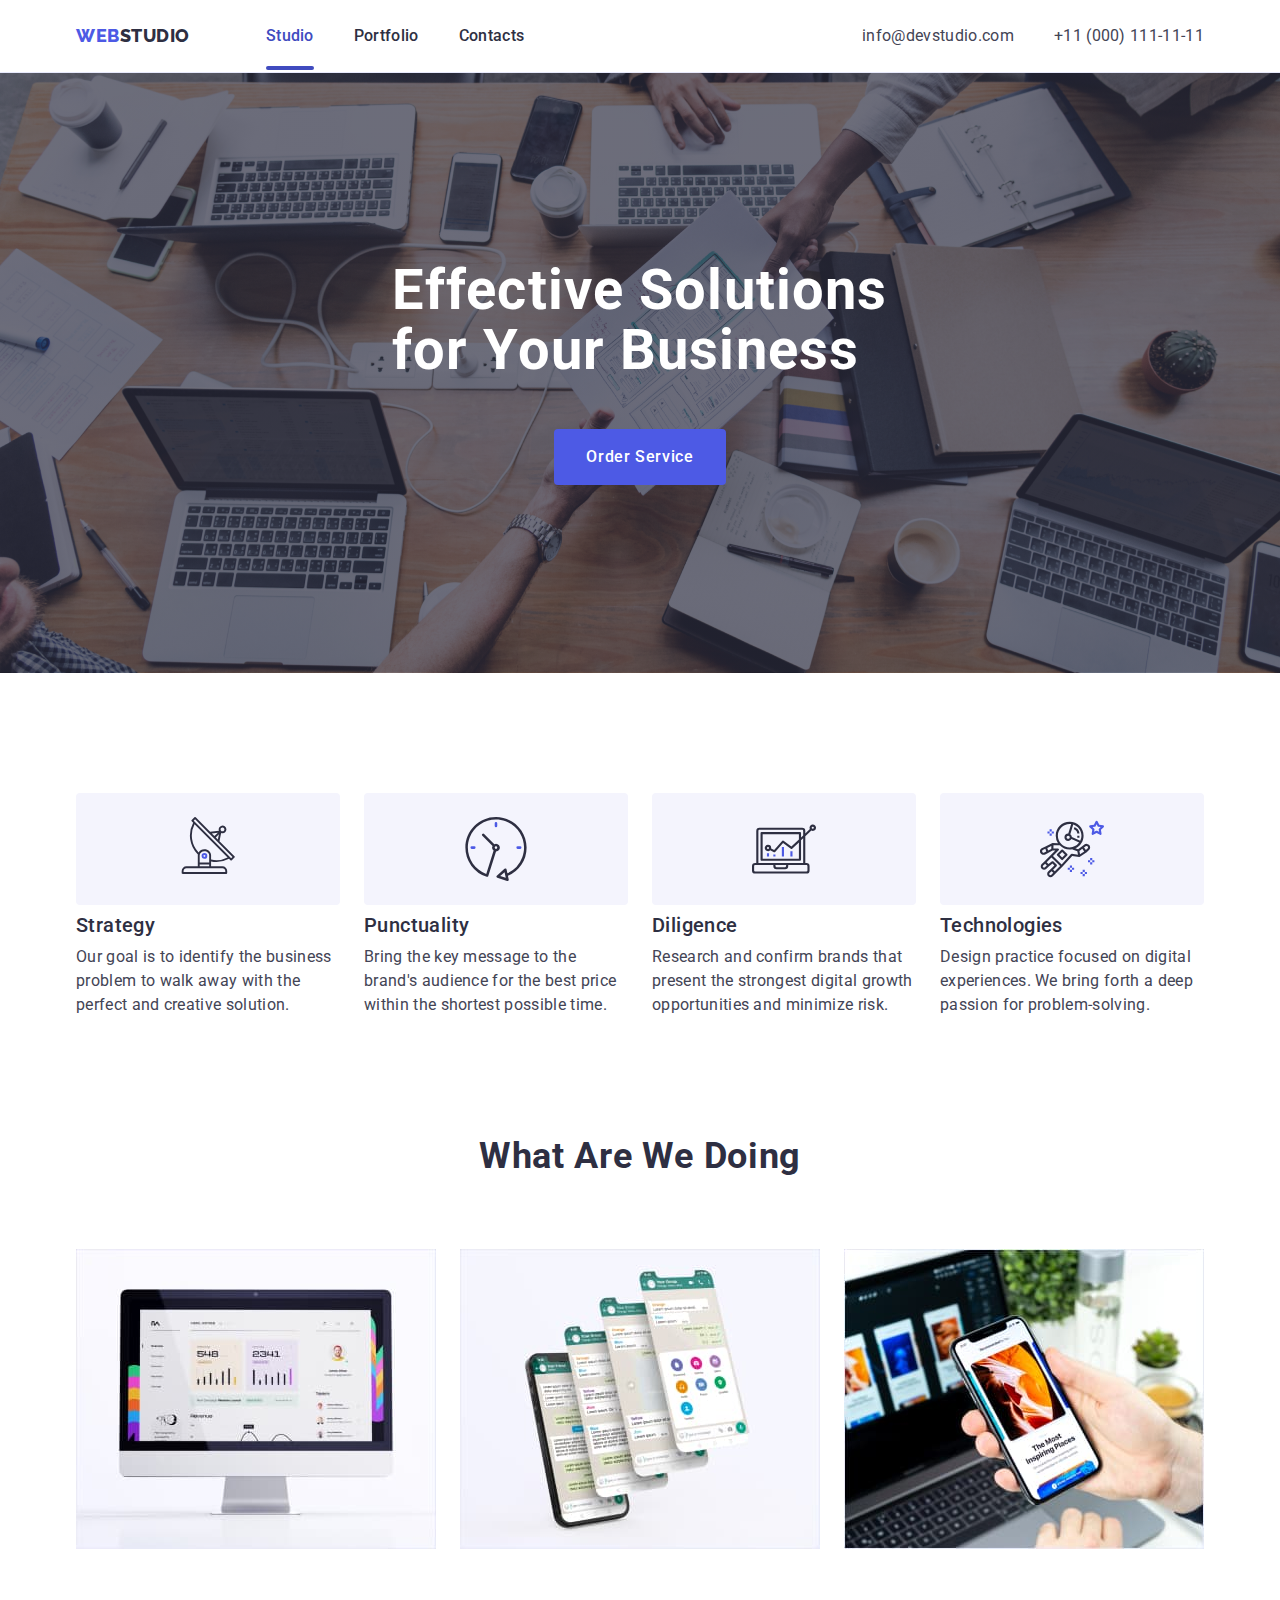
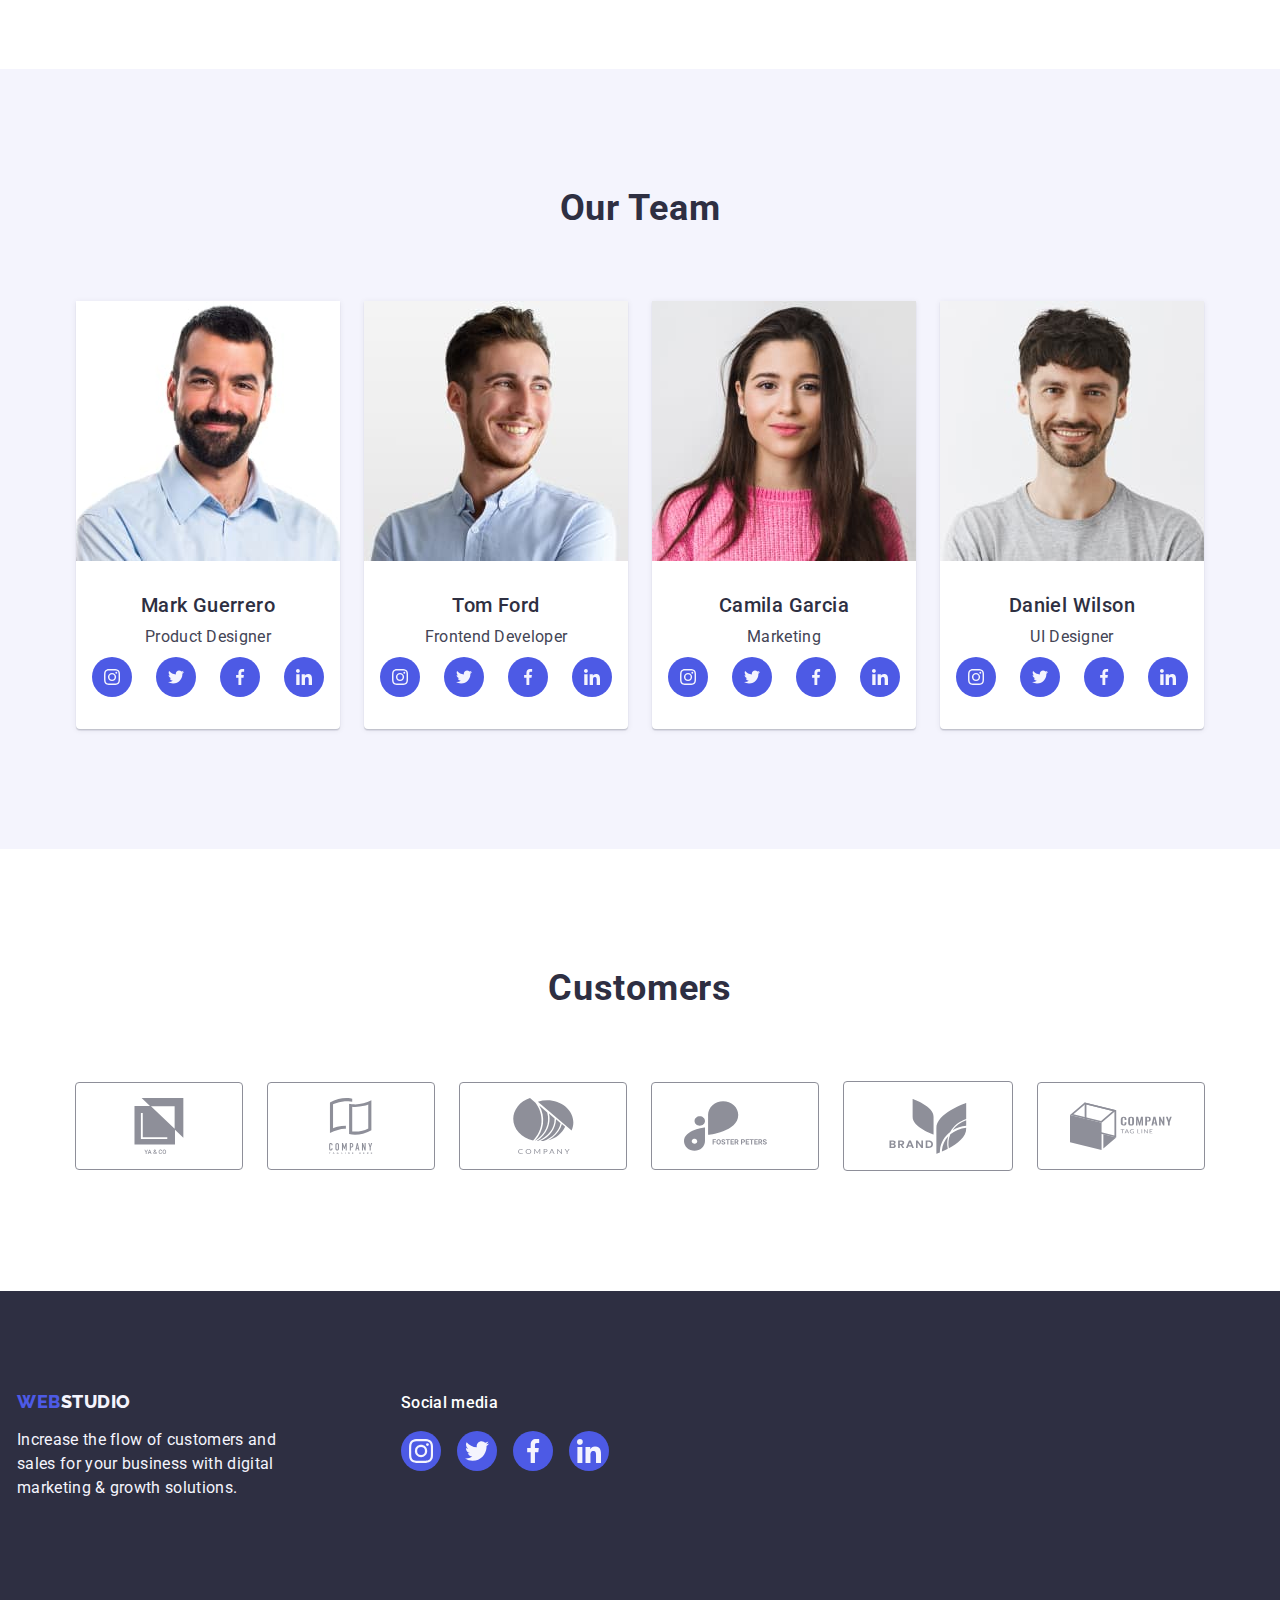
==== commit 70a6fc9e: "fff" ====
--- a/index.html
+++ b/index.html
@@ -399,7 +399,7 @@
             target="_blank"
             rel="noopener noreferrer">
         
-            <svg class="soc-link" width="16" height="16">
+            <svg class="soc-link" width="24" height="24">
                 <use href="./images/icons.svg#icon-instagram"></use>
             </svg>
                 
@@ -409,7 +409,7 @@
             <a class="footer-socialm-link" href="" aria-label="twitter"
             target="_blank"
             rel="noopener noreferrer">
-            <svg class="soc-link" width="16" height="16">
+            <svg class="soc-link" width="24" height="24">
                 <use href="./images/icons.svg#icon-twitter"></use>
             </svg>
                 
@@ -420,7 +420,7 @@
             aria-label="facebook"
             target="_blank"
             rel="noopener noreferrer">
-            <svg class="soc-link" width="16" height="16">
+            <svg class="soc-link" width="24" height="24">
                 <use href="./images/icons.svg#icon-facebook"></use>
             </svg>
     </a>
@@ -431,7 +431,7 @@
                     target="_blank"
                     rel="noopener noreferrer"
                 >
-                <svg class="soc-link" width="16" height="16">
+                <svg class="soc-link" width="24" height="24">
                         <use href="./images/icons.svg#icon-linkedin"></use>
                     </svg>
     </a>
@@ -445,7 +445,7 @@
         <button class="modal-btn" type="button" data-modal-close>
             
                 <svg class="modal-icon" width="8" height="8">
-            <use href="./images/modal.svg#icon-vector-modal"></use>
+            <use href="./images/icons.svg#icon-vector-modal"></use>
         </svg>
         
         </button>
--- a/css/styles.css
+++ b/css/styles.css
@@ -197,6 +197,7 @@
   display: flex;
   flex-wrap: wrap;
   align-items: baseline;
+  margin-right: 120px;
 }
 .footer-text {
 font-size: 16px;
@@ -243,11 +244,11 @@
       align-items: center;
       border-radius: 50%;
       background-color: var(--iris);
-      transition: 250ms cubic-bezier(0.4, 0, 0.2, 1) ;
+      transition: background-color 250ms cubic-bezier(0.4, 0, 0.2, 1); 
     }
 
-    .footer-socialm-link :hover{background-color: var(--green);}
-    .footer-socialm-link :focus{background-color: var(--green);}
+    .footer-socialm-link:is(:hover, :focus) {background-color: var(--green);}
+    
 
     .soc-link {
       fill:var(--cloud);
@@ -537,7 +538,7 @@
   color: var(--light-slate);;
 border: 1px solid var(--light-slate);
 border-radius: 4px;
-transition: 250ms cubic-bezier(0.4, 0, 0.2, 1) ;
+transition: border-color 250ms cubic-bezier(0.4, 0, 0.2, 1), color 250ms cubic-bezier(0.4, 0, 0.2, 1);
 }
 
 .customers-examples-link:hover .customers-icon,
@@ -680,8 +681,7 @@
   z-index: 2;
   top: 0;
   background-color: rgba(46, 47, 66, 0.4);
-  transition: opacity 250ms cubic-bezier(0.4, 0, 0.2, 1);  
-  visibility 250ms cubic-bezier(0.4, 0, 0.2, 1);
+    transition: opacity 250ms cubic-bezier(0.4, 0, 0.2, 1), visibility 250ms cubic-bezier(0.4, 0, 0.2, 1); 
 
 }
 
@@ -693,6 +693,7 @@
 
   width: 408px;
   min-height: 584px;
+  box-shadow: 0px 1px 1px rgba(0, 0, 0, 0.14), 0px 1px 3px rgba(0, 0, 0, 0.12), 0px 2px 1px rgba(0, 0, 0, 0.2); 
   position: absolute;
   transform: translate(-50%, -50%) scale(1);
   transition: transform 250ms cubic-bezier(0.4, 0, 0.2, 1);;
@@ -700,25 +701,39 @@
   left: 50%;
 background-color: var(--dairy);
 border-radius: 4px;
+border: none;
 
 }
 .modal-btn{
+  display: flex;
+  align-items: center;
+  justify-content: center;
   position: absolute;
   right: 24px;
   top: 24px;
   width: 24px;
   height: 24px;
   border-radius: 50%;
-  border: 1px solid var(--cornflower);
- 
-  background-color: transparent;
-}
+  border: 1px solid rgba(0, 0, 0, 0.1);
+  padding: 0; 
+  cursor: pointer;
+background-color: var(--cornflower);
+  transition: background-color 250ms cubic-bezier(0.4, 0, 0.2, 1), border 250ms cubic-bezier(0.4, 0, 0.2, 1);
+
+}
+.modal-btn:is(:hover, :focus) {
+background-color: var(--ocean);
+  border: none;
+  fill: var(--white)
+}
+
 .is-hidden{
   visibility: hidden;
   opacity: 0;
   pointer-events: none;
 }
 .modal-icon{
+  transition: fill 250ms cubic-bezier(0.4, 0, 0.2, 1);
   fill: var(--navy-blue-modal);
 }
 .modal-fon{
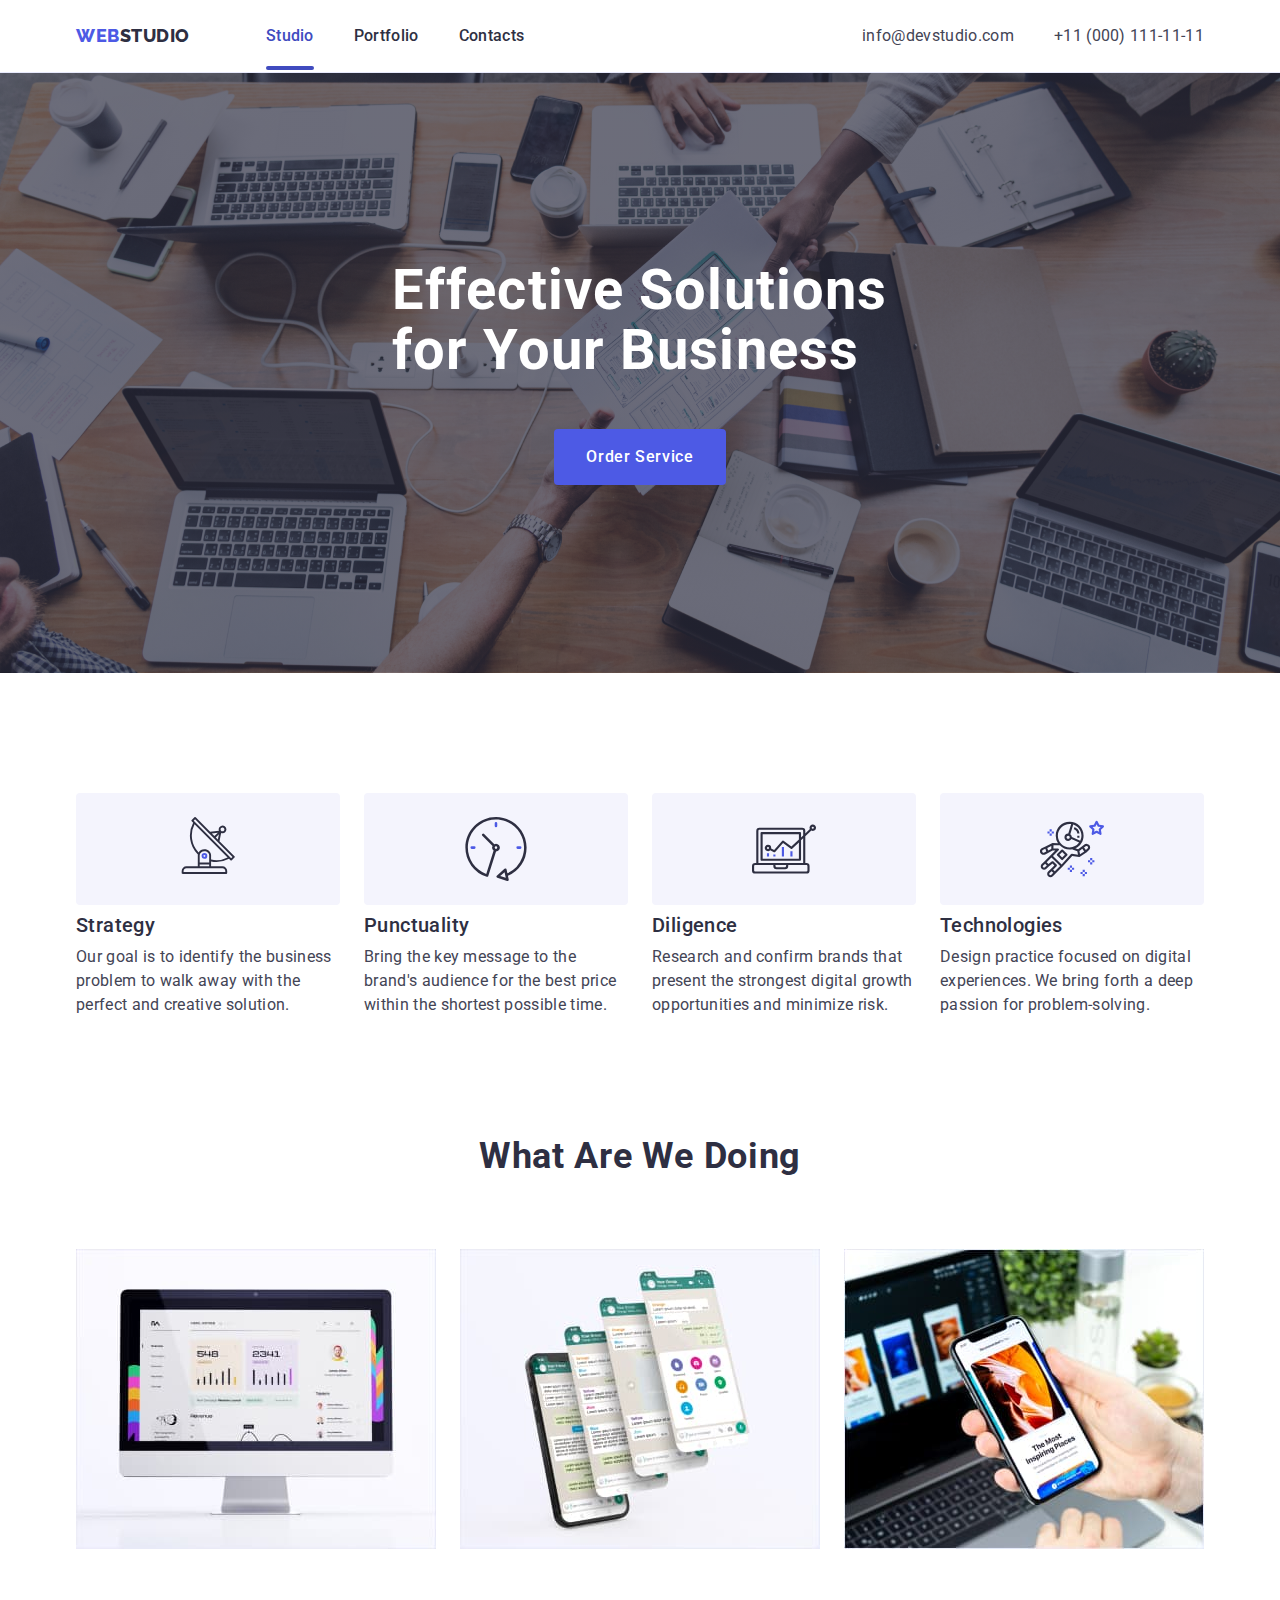
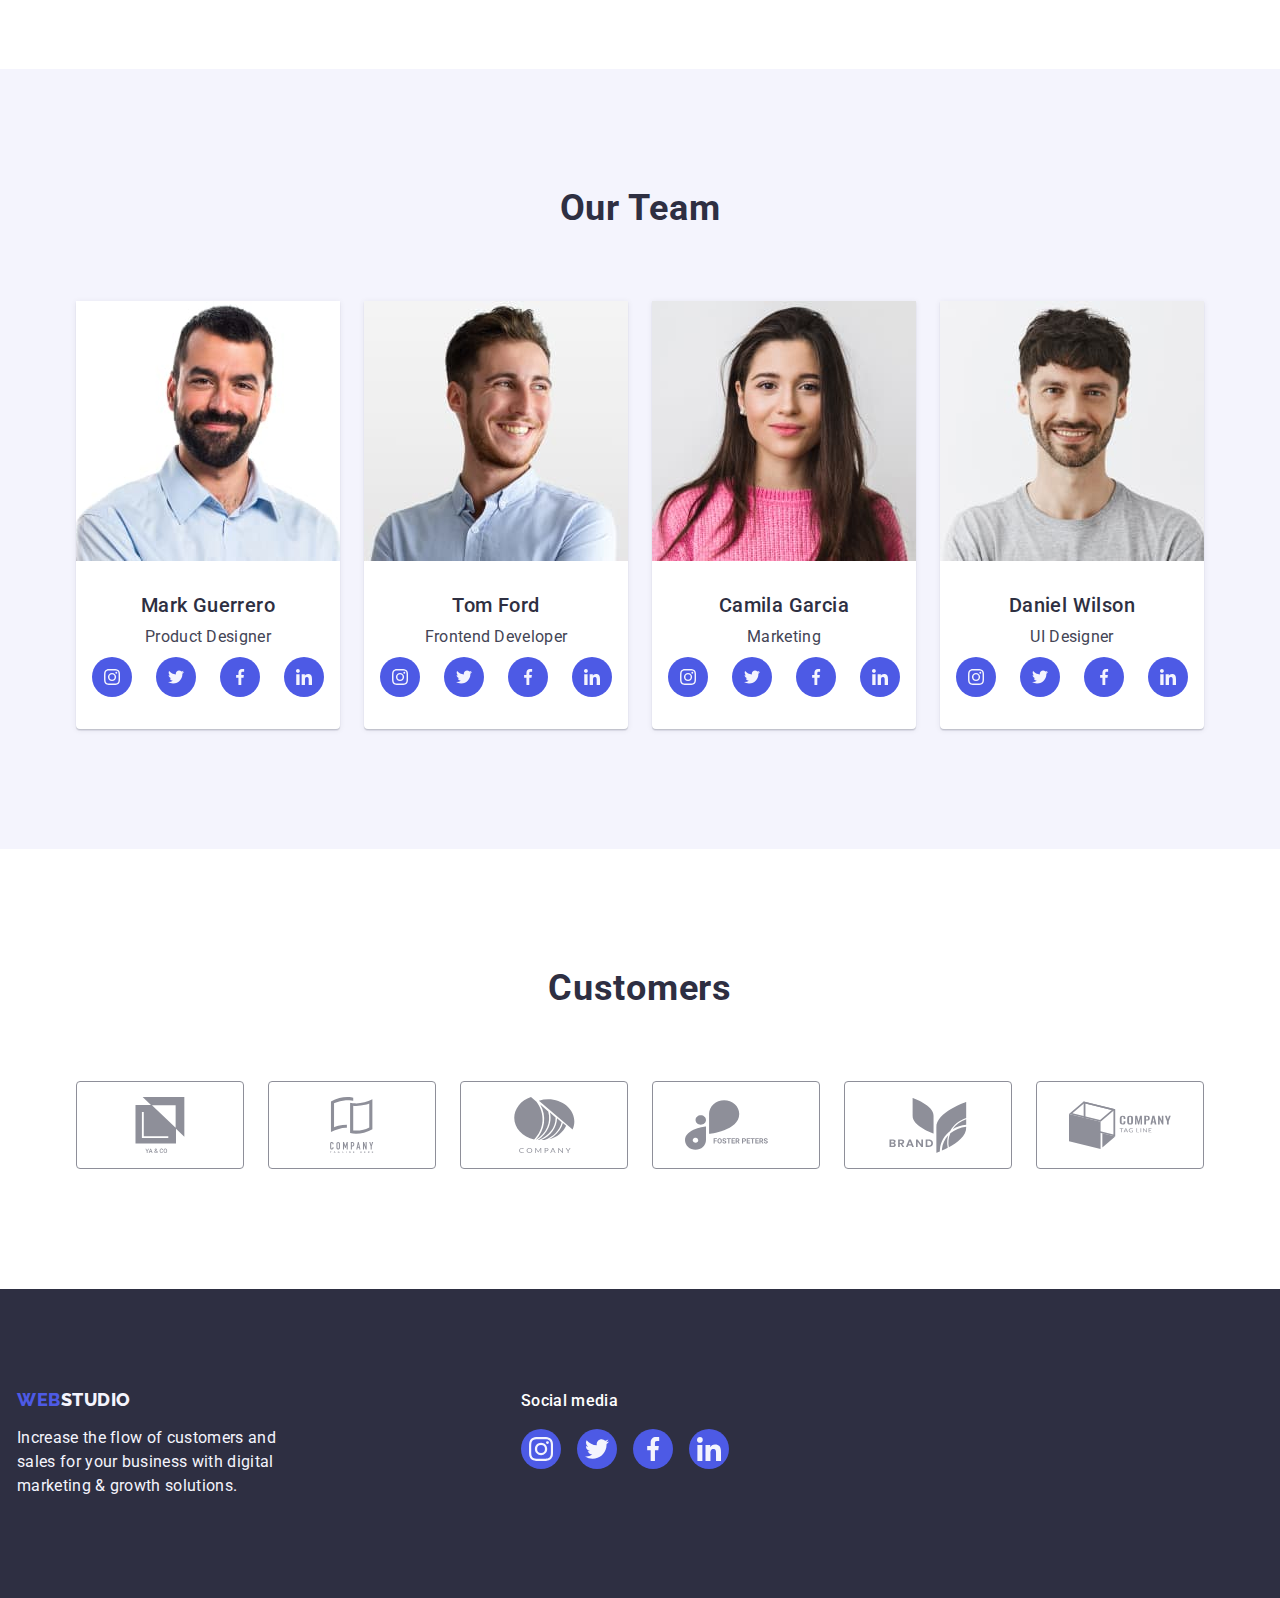
==== commit 0626ea74: "cc" ====
--- a/index.html
+++ b/index.html
@@ -357,7 +357,7 @@
             </svg>
             </a>
         </li>
-        <li>
+        <li class="customers-examples">
             <a class="customers-examples-link" 
             href=""
             aria-label="client-5"
--- a/css/styles.css
+++ b/css/styles.css
@@ -235,7 +235,7 @@
       :hover{background-color: var(--green);}
     :focus{background-color: var(--green);}}
       
-      
+     .first-part{margin-right: 120px;} 
     .footer-socialm-link {
       width: 100%;
       height: 100%;
@@ -541,14 +541,13 @@
 transition: border-color 250ms cubic-bezier(0.4, 0, 0.2, 1), color 250ms cubic-bezier(0.4, 0, 0.2, 1);
 }
 
-.customers-examples-link:hover .customers-icon,
-.customers-examples-link:focus .customers-icon{
+.customers-examples-link:hover,
+.customers-examples-link:focus {
   border-color:var(--ocean);
 color: var(--ocean);}
 
 .customers-icon {
-  fill: currentColor;
-  
+  fill: currentColor;  
 }
 
 
@@ -584,7 +583,7 @@
 padding: 12px 24px;
 border: 1px solid var(--cornflower);
 border-radius: 4px;
-}
+transition: color 250ms cubic-bezier(0.4, 0, 0.2, 1), background-color 250ms cubic-bezier(0.4, 0, 0.2, 1), border-color 250ms cubic-bezier(0.4, 0, 0.2, 1), box-shadow 250ms cubic-bezier(0.4, 0, 0.2, 1);}
 
 
 
@@ -594,7 +593,7 @@
   color: var(--white);
   box-shadow: 0px 3px 1px rgba(0, 0, 0, 0.1), 0px 2px 1px rgba(0, 0, 0, 0.08), 0px 2px 2px rgba(0, 0, 0, 0.12);
   border: 1px solid transparent;
-  transition: 250ms cubic-bezier(0.4, 0, 0.2, 1);
+  
  
 }
 
@@ -612,7 +611,19 @@
   
 }
 
-
+.portfolio-img-link{
+  display: block;
+  transition: box-shadow 250ms cubic-bezier(0.4, 0, 0.2, 1);
+}
+
+.portfolio-img-link:is(:hover, :focus) {box-shadow: зі значенням 0px 1px 6px rgba(46, 47, 66, 0.08), 0px 1px 1px rgba(46, 47, 66, 0.16), 0px 2px 1px rgba(46, 47, 66, 0.08);}
+.portfolio-img-link:hover .portfolio-text-cover{
+  transform: translateY(0%);
+}
+
+.portfolio-img-link:focus .portfolio-text-cover{
+  transform: translateY(0%);
+}
 
 .portfolio-together{
   padding: 32px 16px;
@@ -620,7 +631,8 @@
 border: 1px solid var(--cornflower);
 border-top: none;
 }
-.portfolio-together-cover{position: relative;
+.portfolio-together-cover{
+  position: relative;
   overflow: hidden;}
 
 .portfolio-together:is(:hover, :focus){
@@ -645,25 +657,29 @@
 color: var(--slate);
 }
 .portfolio-img-cover{
+ 
+ transition-property: 250ms cubic-bezier(0.4, 0, 0.2, 1) ;
+}
+.portfolio-text-cover{
   position: absolute;
-  background:var(--iris); 
-  top: 0;
+  top: 0; 
+  background-color:var(--iris); 
   left: 0;
  transform: translateY(100%);
- transition-property: 250ms cubic-bezier(0.4, 0, 0.2, 1) ;
-}
-.portfolio-text-cover{
-
   font-weight: 400;
   font-size: 16px;
   line-height: 1.5;
   letter-spacing: 0.02em;
   color:var(--cloud); 
-padding: 40px 32px 164px 32px ;
-
-}
-.portfolio-img-exmpl:hover .portfolio-img-cover{
-  transform: translate(0);
+padding: 40px 32px;
+height: 100%;
+width: 100%;
+transform: translateY(100%);
+transition: transform 250ms cubic-bezier(0.4, 0, 0.2, 1);
+}
+.portfolio-img-link:is(:hover, :focus){
+  box-shadow: 0px 1px 6px rgba(46, 47, 66, 0.08), 0px 1px 1px rgba(46, 47, 66, 0.16), 0px 2px 1px rgba(46, 47, 66, 0.08);
+
 }
 .modal-fon{
   width: 24px;
@@ -724,9 +740,11 @@
 .modal-btn:is(:hover, :focus) {
 background-color: var(--ocean);
   border: none;
-  fill: var(--white)
-}
-
+  fill: var(--white);
+}
+
+.modal-btn:hover .modal-icon{fill: var(--white);}
+.modal-btn:focus .modal-icon{fill: var(--white);}
 .is-hidden{
   visibility: hidden;
   opacity: 0;
@@ -736,6 +754,7 @@
   transition: fill 250ms cubic-bezier(0.4, 0, 0.2, 1);
   fill: var(--navy-blue-modal);
 }
+
 .modal-fon{
  
   border-radius: 50%;
